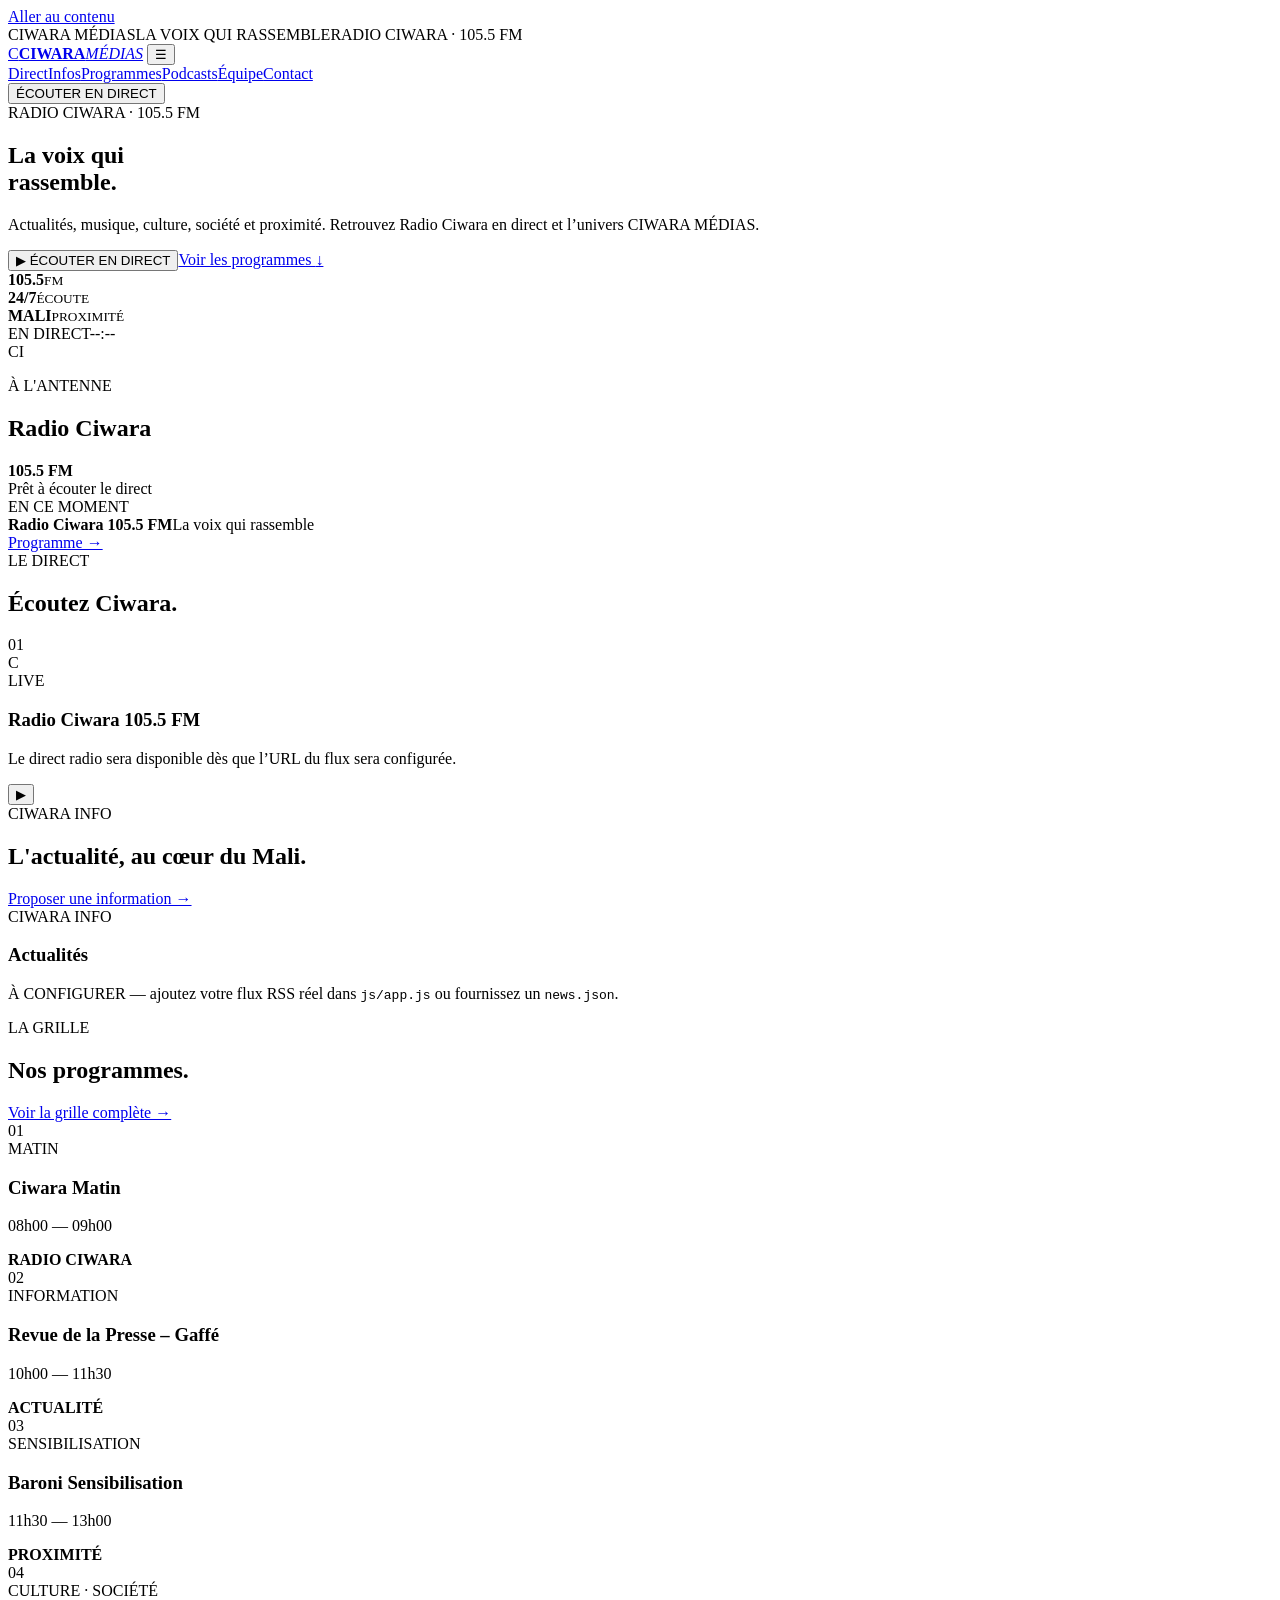
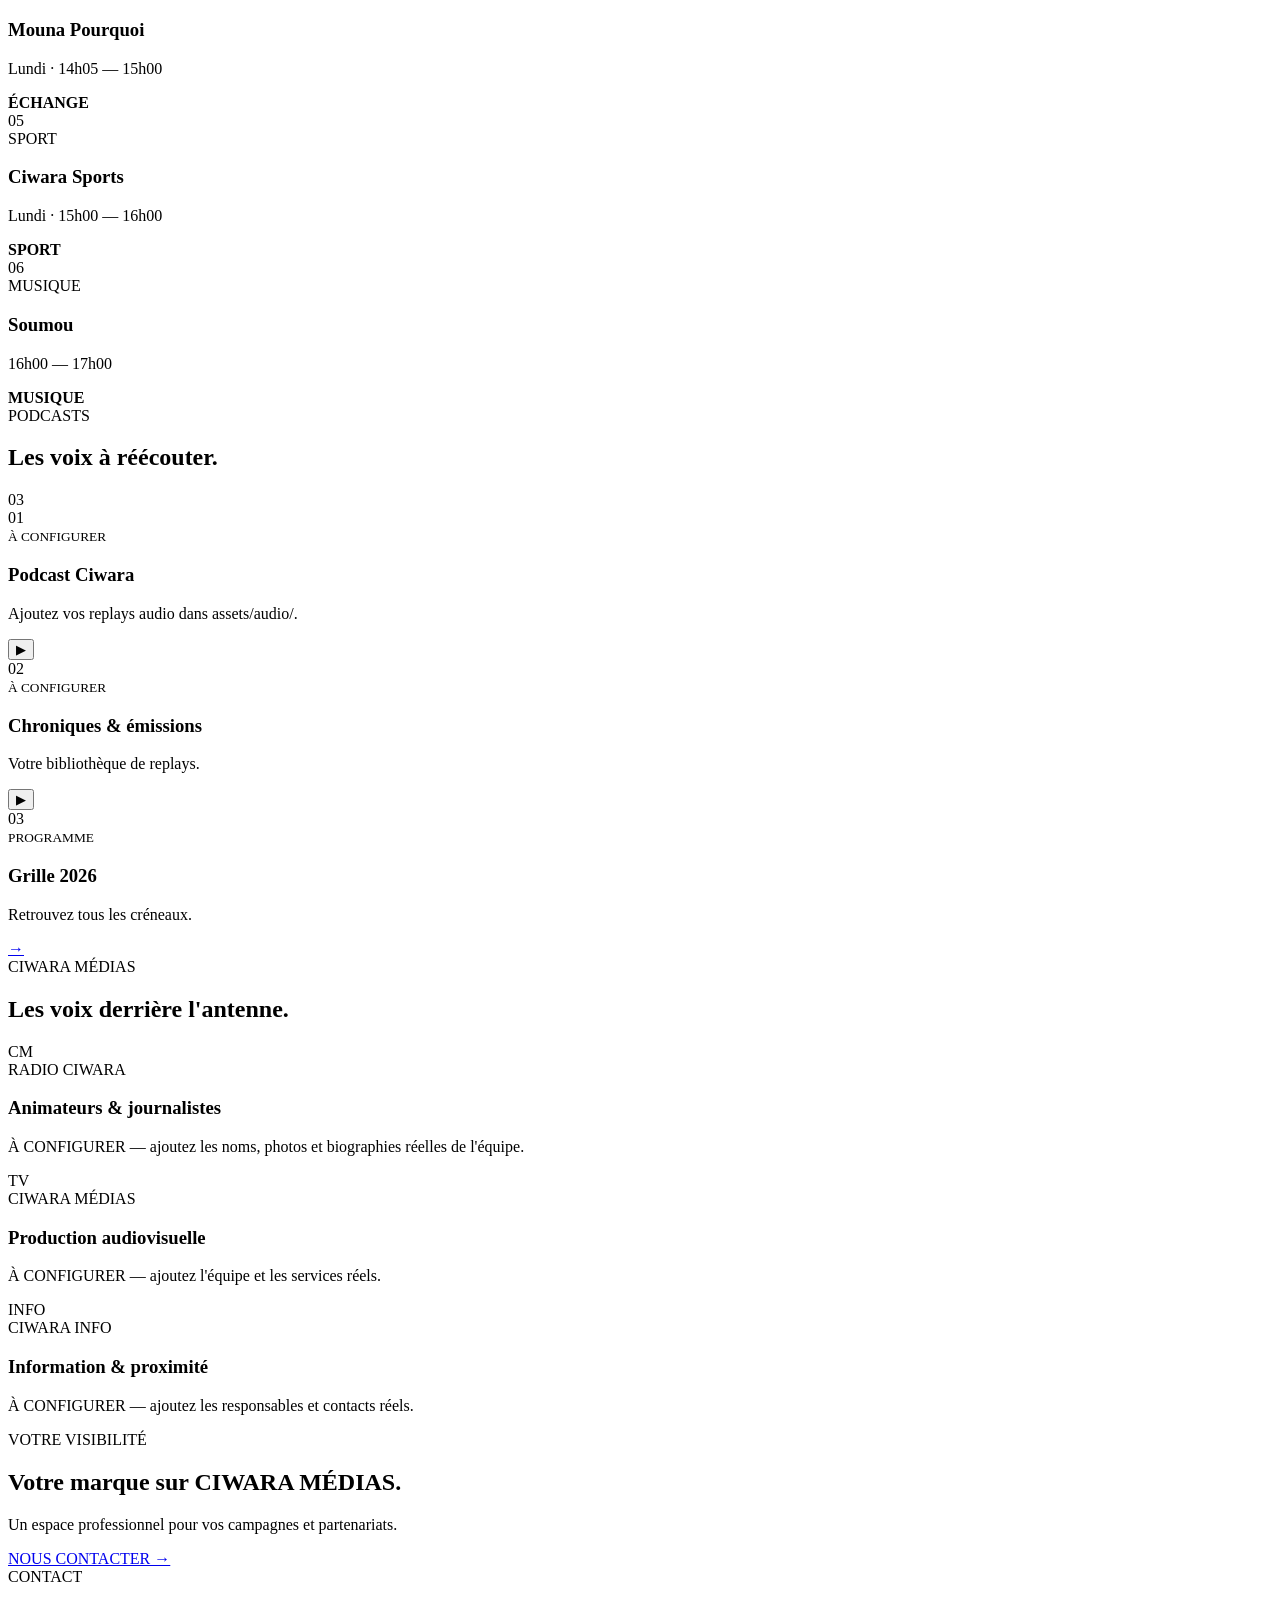
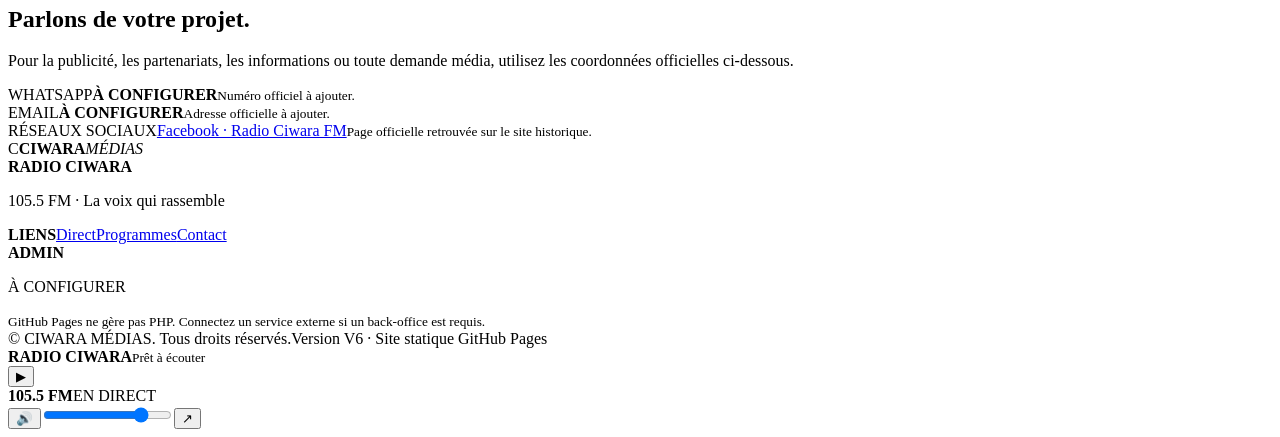
==== index.html @ fa43193e "Création de CIWARA MÉDIAS V6" ====
<!doctype html>
<html lang="fr">
<head>
<meta charset="utf-8">
<meta name="viewport" content="width=device-width,initial-scale=1">
<meta name="theme-color" content="#07131f">
<meta name="description" content="CIWARA MÉDIAS — Radio Ciwara 105.5 FM, actualités, programmes et radio en direct.">
<meta name="robots" content="index,follow">
<meta property="og:type" content="website">
<meta property="og:title" content="CIWARA MÉDIAS | Radio Ciwara 105.5 FM">
<meta property="og:description" content="La voix qui rassemble — Radio Ciwara 105.5 FM, actualités, programmes et direct.">
<meta property="og:url" content="https://ciwara-medias.ml/">
<meta property="og:site_name" content="CIWARA MÉDIAS">
<link rel="canonical" href="https://ciwara-medias.ml/">
<link rel="icon" href="assets/icons/favicon.svg" type="image/svg+xml">
<link rel="stylesheet" href="css/style.css">
<title>CIWARA MÉDIAS | Radio Ciwara 105.5 FM</title>
</head>
<body>
<a class="skip" href="#main">Aller au contenu</a>
<div class="topline"><div class="container"><span>CIWARA MÉDIAS</span><span>LA VOIX QUI RASSEMBLE</span><span>RADIO CIWARA · 105.5 FM</span></div></div>
<header class="site-header" id="header">
  <div class="container nav-wrap">
    <a class="brand" href="#top" aria-label="CIWARA MÉDIAS, accueil"><span class="brand-mark">C</span><span><b>CIWARA</b><em>MÉDIAS</em></span></a>
    <button class="menu-toggle" id="menuToggle" aria-expanded="false" aria-controls="mainNav" aria-label="Ouvrir le menu">☰</button>
    <nav id="mainNav" aria-label="Navigation principale">
      <a href="#direct">Direct</a><a href="#infos">Infos</a><a href="#programmes">Programmes</a><a href="#podcasts">Podcasts</a><a href="#equipe">Équipe</a><a href="#contact">Contact</a>
    </nav>
    <button class="header-live" data-play><span></span> ÉCOUTER EN DIRECT</button>
  </div>
</header>
<main id="main">
<section class="hero" id="top">
  <div class="hero-glow"></div>
  <div class="container hero-grid">
    <div class="hero-copy">
      <div class="eyebrow"><span></span> RADIO CIWARA · 105.5 FM</div>
      <h1>La voix qui<br><strong>rassemble.</strong></h1>
      <p>Actualités, musique, culture, société et proximité. Retrouvez Radio Ciwara en direct et l’univers CIWARA MÉDIAS.</p>
      <div class="hero-actions"><button class="btn-primary" data-play><span class="play-symbol">▶</span> ÉCOUTER EN DIRECT</button><a class="btn-ghost" href="#programmes">Voir les programmes <span>↓</span></a></div>
      <div class="hero-facts"><div><b>105.5</b><small>FM</small></div><div><b>24/7</b><small>ÉCOUTE</small></div><div><b>MALI</b><small>PROXIMITÉ</small></div></div>
    </div>
    <div class="hero-stage" aria-label="Radio Ciwara">
      <div class="stage-orbit orbit-a"></div><div class="stage-orbit orbit-b"></div>
      <div class="stage-card">
        <div class="stage-top"><span class="live-pill"><i></i> EN DIRECT</span><span id="clock">--:--</span></div>
        <div class="station-logo" aria-label="Logo à configurer">C<span>I</span></div>
        <div class="equalizer" id="heroEq" aria-hidden="true"><i></i><i></i><i></i><i></i><i></i><i></i><i></i><i></i><i></i></div>
        <p>À L'ANTENNE</p><h2>Radio Ciwara</h2><strong>105.5 FM</strong>
        <div class="stage-status" id="stageStatus">Prêt à écouter le direct</div>
      </div>
      <div class="malian-stripe"><i></i><i></i><i></i></div>
    </div>
  </div>
</section>
<section class="now-bar"><div class="container now-inner"><span class="now-label"><i></i> EN CE MOMENT</span><div><b id="onAirTitle">Radio Ciwara 105.5 FM</b><span id="onAirTime">La voix qui rassemble</span></div><a href="#programmes">Programme →</a></div></section>
<section class="section" id="direct"><div class="container">
  <div class="section-head"><div><span class="kicker">LE DIRECT</span><h2>Écoutez Ciwara.</h2></div><span class="section-index">01</span></div>
  <div class="player-feature">
    <div class="player-main"><div class="player-ring"><div class="mini-logo">C</div></div><div><span class="live-pill dark"><i></i> LIVE</span><h3>Radio Ciwara 105.5 FM</h3><p id="playerMessage">Le direct radio sera disponible dès que l’URL du flux sera configurée.</p></div></div>
    <button class="circle-play" data-play aria-label="Lire la radio"><span id="mainPlay">▶</span></button>
  </div>
</div></section>
<section class="section section-soft" id="infos"><div class="container">
  <div class="section-head"><div><span class="kicker">CIWARA INFO</span><h2>L'actualité, au cœur du Mali.</h2></div><a class="text-link" href="#contact">Proposer une information →</a></div>
  <div class="news-layout" id="newsGrid"><div class="news-empty"><span>CIWARA INFO</span><h3>Actualités</h3><p>À CONFIGURER — ajoutez votre flux RSS réel dans <code>js/app.js</code> ou fournissez un <code>news.json</code>.</p></div></div>
</div></section>
<section class="section" id="programmes"><div class="container">
  <div class="section-head"><div><span class="kicker">LA GRILLE</span><h2>Nos programmes.</h2></div><a class="text-link" href="programme.html">Voir la grille complète →</a></div>
  <div class="program-grid">
    <article class="program-card featured"><div class="program-number">01</div><span>MATIN</span><h3>Ciwara Matin</h3><p>08h00 — 09h00</p><b>RADIO CIWARA</b></article>
    <article class="program-card"><div class="program-number">02</div><span>INFORMATION</span><h3>Revue de la Presse – Gaffé</h3><p>10h00 — 11h30</p><b>ACTUALITÉ</b></article>
    <article class="program-card"><div class="program-number">03</div><span>SENSIBILISATION</span><h3>Baroni Sensibilisation</h3><p>11h30 — 13h00</p><b>PROXIMITÉ</b></article>
    <article class="program-card"><div class="program-number">04</div><span>CULTURE · SOCIÉTÉ</span><h3>Mouna Pourquoi</h3><p>Lundi · 14h05 — 15h00</p><b>ÉCHANGE</b></article>
    <article class="program-card"><div class="program-number">05</div><span>SPORT</span><h3>Ciwara Sports</h3><p>Lundi · 15h00 — 16h00</p><b>SPORT</b></article>
    <article class="program-card"><div class="program-number">06</div><span>MUSIQUE</span><h3>Soumou</h3><p>16h00 — 17h00</p><b>MUSIQUE</b></article>
  </div>
</div></section>
<section class="section dark-section" id="podcasts"><div class="container">
  <div class="section-head light"><div><span class="kicker">PODCASTS</span><h2>Les voix à réécouter.</h2></div><span class="section-index">03</span></div>
  <div class="podcast-grid"><article><span>01</span><div><small>À CONFIGURER</small><h3>Podcast Ciwara</h3><p>Ajoutez vos replays audio dans assets/audio/.</p></div><button aria-label="Podcast à configurer">▶</button></article><article><span>02</span><div><small>À CONFIGURER</small><h3>Chroniques & émissions</h3><p>Votre bibliothèque de replays.</p></div><button aria-label="Podcast à configurer">▶</button></article><article><span>03</span><div><small>PROGRAMME</small><h3>Grille 2026</h3><p>Retrouvez tous les créneaux.</p></div><a href="programme.html" aria-label="Voir la grille">→</a></article></div>
</div></section>
<section class="section" id="equipe"><div class="container">
  <div class="section-head"><div><span class="kicker">CIWARA MÉDIAS</span><h2>Les voix derrière l'antenne.</h2></div></div>
  <div class="team-grid"><article><div class="avatar-placeholder">CM</div><span>RADIO CIWARA</span><h3>Animateurs & journalistes</h3><p>À CONFIGURER — ajoutez les noms, photos et biographies réelles de l'équipe.</p></article><article><div class="avatar-placeholder">TV</div><span>CIWARA MÉDIAS</span><h3>Production audiovisuelle</h3><p>À CONFIGURER — ajoutez l'équipe et les services réels.</p></article><article><div class="avatar-placeholder">INFO</div><span>CIWARA INFO</span><h3>Information & proximité</h3><p>À CONFIGURER — ajoutez les responsables et contacts réels.</p></article></div>
</div></section>
<section class="cta-section"><div class="container cta-inner"><div><span class="kicker">VOTRE VISIBILITÉ</span><h2>Votre marque sur CIWARA MÉDIAS.</h2><p>Un espace professionnel pour vos campagnes et partenariats.</p></div><a href="#contact" class="btn-primary">NOUS CONTACTER →</a></div></section>
<section class="section contact-section" id="contact"><div class="container contact-grid"><div><span class="kicker">CONTACT</span><h2>Parlons de votre projet.</h2><p>Pour la publicité, les partenariats, les informations ou toute demande média, utilisez les coordonnées officielles ci-dessous.</p></div><div class="contact-cards"><div><span>WHATSAPP</span><b>À CONFIGURER</b><small>Numéro officiel à ajouter.</small></div><div><span>EMAIL</span><b>À CONFIGURER</b><small>Adresse officielle à ajouter.</small></div><div><span>RÉSEAUX SOCIAUX</span><a href="https://www.facebook.com/radiociwarafm/" target="_blank" rel="noopener">Facebook · Radio Ciwara FM</a><small>Page officielle retrouvée sur le site historique.</small></div></div></div></section>
</main>
<footer class="footer"><div class="container footer-top"><div class="brand footer-brand"><span class="brand-mark">C</span><span><b>CIWARA</b><em>MÉDIAS</em></span></div><div><strong>RADIO CIWARA</strong><p>105.5 FM · La voix qui rassemble</p></div><div><strong>LIENS</strong><a href="#direct">Direct</a><a href="#programmes">Programmes</a><a href="#contact">Contact</a></div><div><strong>ADMIN</strong><p>À CONFIGURER</p><small>GitHub Pages ne gère pas PHP. Connectez un service externe si un back-office est requis.</small></div></div><div class="container footer-bottom"><span>© <span id="year"></span> CIWARA MÉDIAS. Tous droits réservés.</span><span>Version V6 · Site statique GitHub Pages</span></div></footer>
<div class="bottom-player" id="bottomPlayer"><div class="player-brand"><span class="pulse"></span><div><b>RADIO CIWARA</b><small id="status">Prêt à écouter</small></div></div><button id="bottomPlay" data-play aria-label="Lecture / pause"><span>▶</span></button><div class="player-track"><b id="bottomTitle">105.5 FM</b><span id="bottomMeta">EN DIRECT</span></div><button id="mute" aria-label="Couper le son">🔊</button><input id="volume" type="range" min="0" max="1" step="0.01" value="0.8" aria-label="Volume"><button id="share" aria-label="Partager">↗</button></div>
<audio id="radioAudio" preload="none"></audio>
<script src="js/app.js" defer></script>
</body></html>
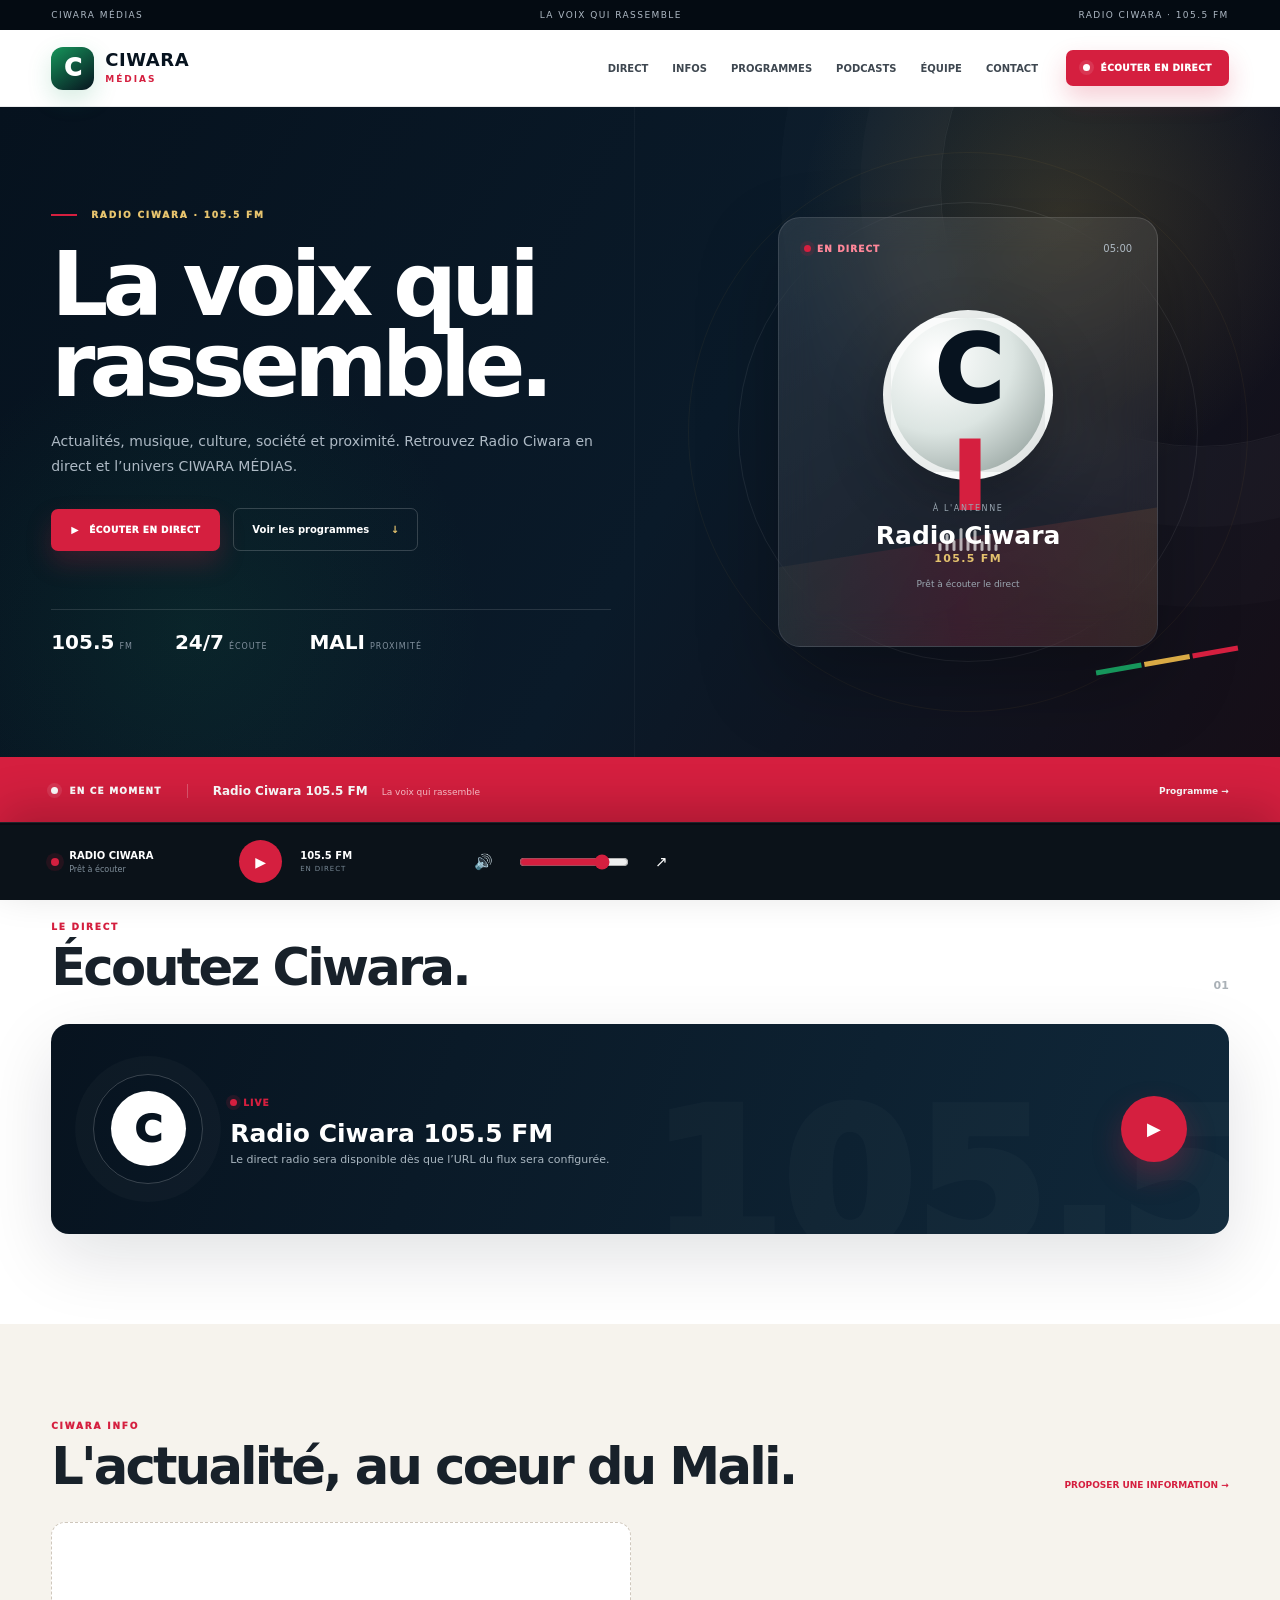
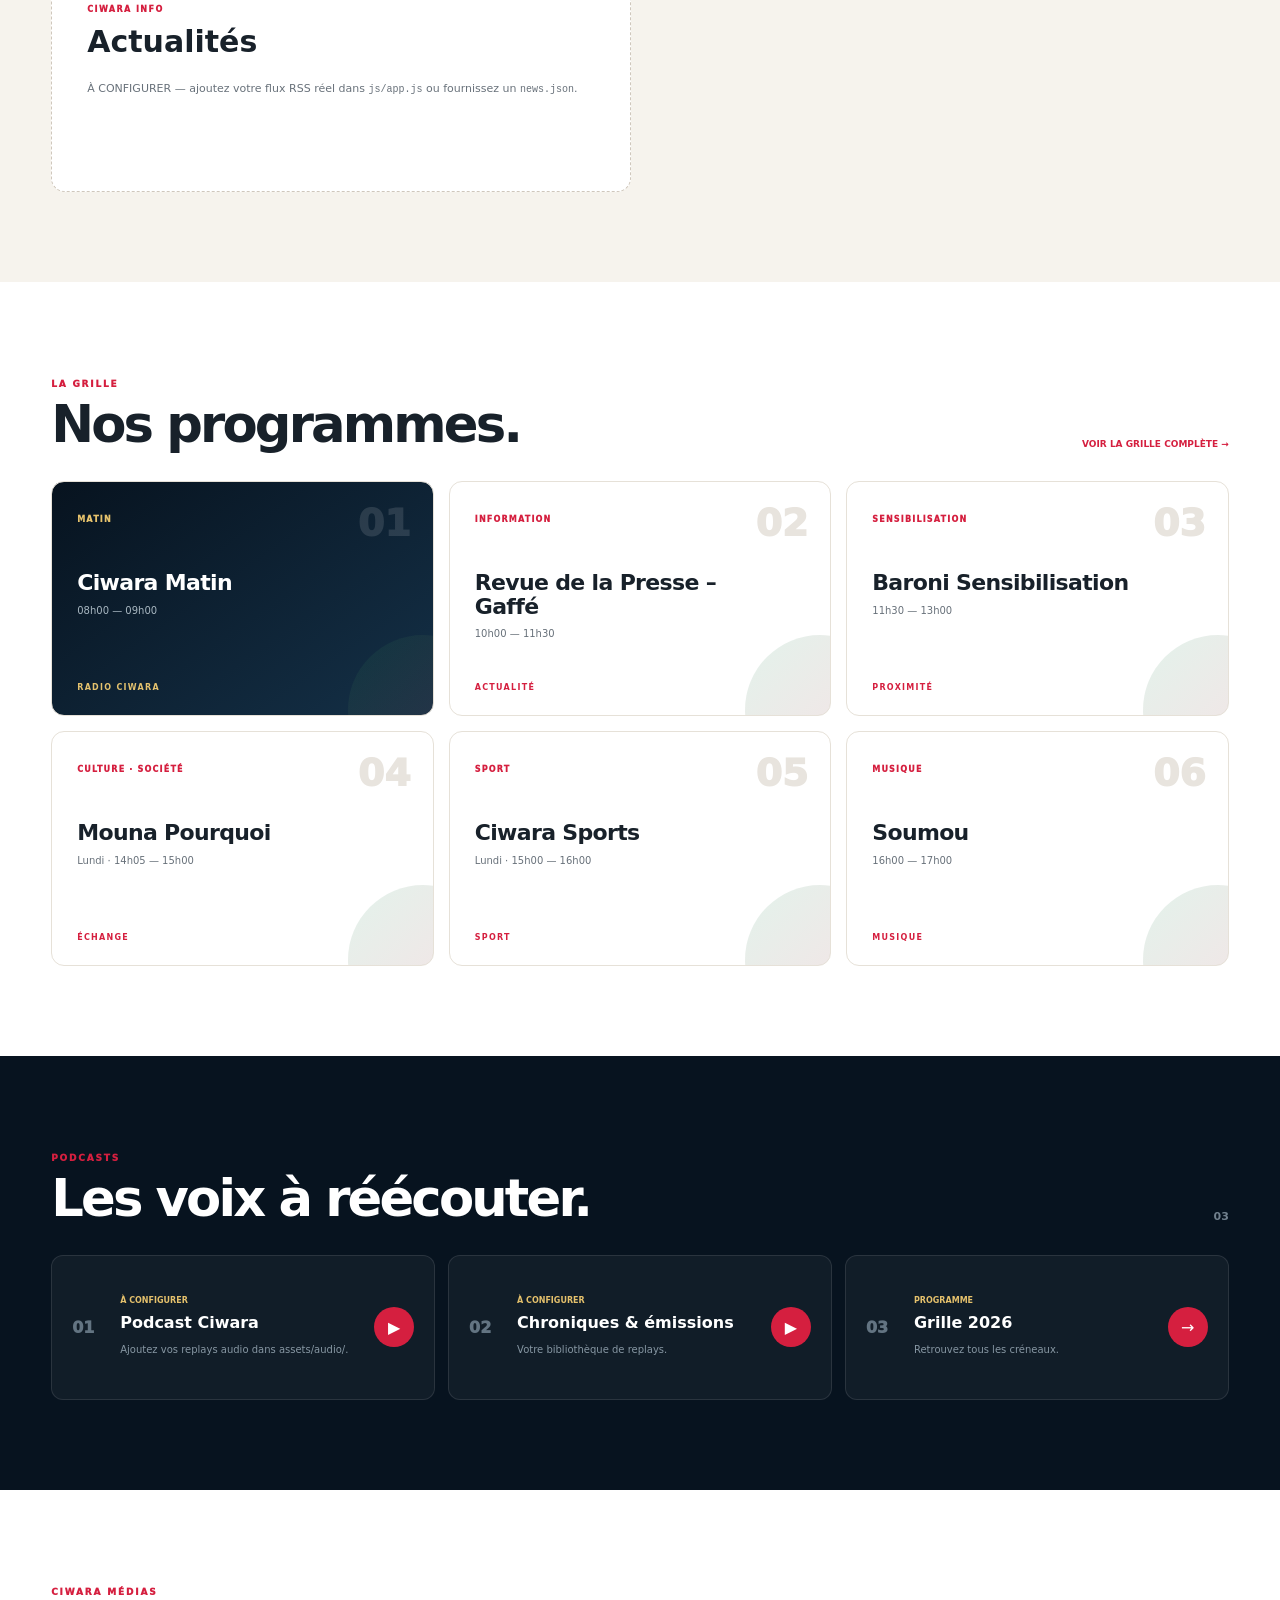
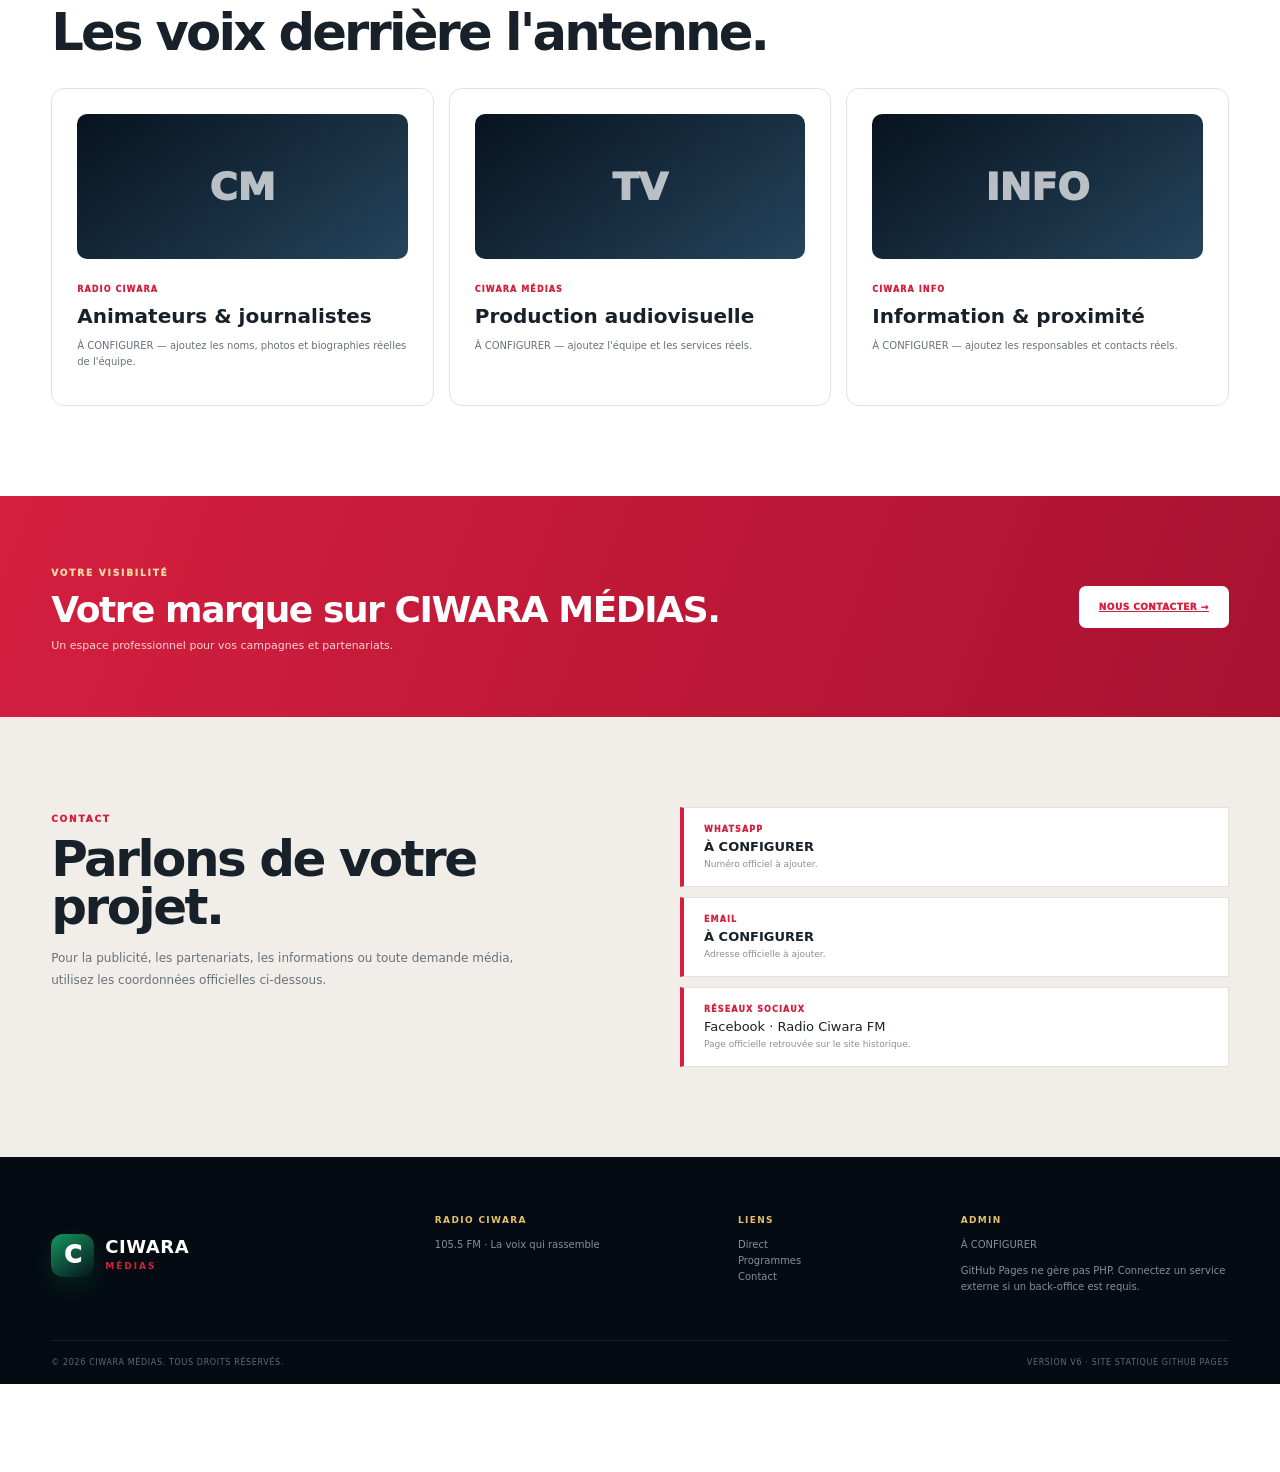
==== commit 5f512eb6: "Refonte premium du HERO V6" ====
--- a/index.html
+++ b/index.html
@@ -14,6 +14,7 @@
 <link rel="canonical" href="https://ciwara-medias.ml/">
 <link rel="icon" href="assets/icons/favicon.svg" type="image/svg+xml">
 <link rel="stylesheet" href="css/style.css">
+<link rel="stylesheet" href="css/hero-v6.css">
 <title>CIWARA MÉDIAS | Radio Ciwara 105.5 FM</title>
 </head>
 <body>
--- a/css/style.css
+++ b/css/style.css
@@ -0,0 +1,2 @@
+:root{--navy:#07131f;--navy2:#0d2131;--red:#d51f3f;--green:#16965b;--gold:#d9aa45;--cream:#f6f3ed;--white:#fff;--text:#18212a;--muted:#68717a;--line:#e6e1d8;--max:1200px;--shadow:0 24px 70px rgba(7,19,31,.12)}*{box-sizing:border-box}html{scroll-behavior:smooth}body{margin:0;font-family:Inter,ui-sans-serif,system-ui,-apple-system,Segoe UI,sans-serif;color:var(--text);background:var(--white);padding-bottom:88px;-webkit-font-smoothing:antialiased}a,button,input{font:inherit}.container{width:min(var(--max),92%);margin:auto}.skip{position:fixed;left:10px;top:-60px;background:#fff;color:#000;padding:10px;z-index:100}.skip:focus{top:10px}.topline{height:30px;background:#040b12;color:#aeb9c4;font-size:9px;letter-spacing:.16em;text-transform:uppercase}.topline .container{height:100%;display:flex;justify-content:space-between;align-items:center}.site-header{position:sticky;top:0;z-index:50;background:rgba(255,255,255,.92);backdrop-filter:blur(18px);border-bottom:1px solid rgba(7,19,31,.08)}.nav-wrap{min-height:76px;display:flex;align-items:center;gap:28px}.brand{display:flex;align-items:center;gap:11px;text-decoration:none;color:var(--navy);min-width:205px}.brand-mark{width:43px;height:43px;border-radius:12px;display:grid;place-items:center;background:linear-gradient(145deg,var(--green),var(--navy));color:#fff;font-weight:950;font-size:24px;box-shadow:0 9px 24px rgba(22,150,91,.18)}.brand b{display:block;font-size:18px;letter-spacing:.03em;line-height:.9}.brand em{display:block;color:var(--red);font-style:normal;font-size:9px;letter-spacing:.22em;font-weight:900;margin-top:6px}.site-header nav{display:flex;gap:24px;margin-left:auto}.site-header nav a{color:#3e4750;text-decoration:none;text-transform:uppercase;font-size:10px;font-weight:850;position:relative;padding:9px 0}.site-header nav a:after{content:"";position:absolute;left:0;right:100%;bottom:2px;height:2px;background:var(--red);transition:.25s}.site-header nav a:hover:after{right:0}.header-live,.btn-primary{border:0;background:var(--red);color:#fff;border-radius:7px;padding:13px 17px;font-size:9px;font-weight:950;letter-spacing:.05em;cursor:pointer;box-shadow:0 12px 26px rgba(213,31,63,.22);transition:.2s}.header-live:hover,.btn-primary:hover{transform:translateY(-2px);box-shadow:0 16px 30px rgba(213,31,63,.3)}.header-live span,.live-pill i,.now-label i{display:inline-block;width:7px;height:7px;border-radius:50%;background:#fff;margin-right:7px;box-shadow:0 0 0 4px rgba(255,255,255,.1)}.menu-toggle{display:none;border:0;background:transparent;font-size:25px;color:var(--navy)}.hero{position:relative;overflow:hidden;background:radial-gradient(circle at 83% 17%,rgba(217,170,69,.19),transparent 22%),radial-gradient(circle at 15% 80%,rgba(22,150,91,.11),transparent 24%),linear-gradient(120deg,#06121e,#0a1a29 54%,#160e17);color:#fff;min-height:650px}.hero:before{content:"";position:absolute;inset:0;background:linear-gradient(90deg,transparent 0 49.5%,rgba(255,255,255,.035) 49.5% 49.6%,transparent 49.6%)}.hero-glow{position:absolute;width:520px;height:520px;border:1px solid rgba(255,255,255,.06);border-radius:50%;right:-180px;top:-180px;box-shadow:0 0 0 80px rgba(255,255,255,.015),0 0 0 160px rgba(255,255,255,.01)}.hero-grid{position:relative;z-index:2;min-height:650px;display:grid;grid-template-columns:1fr .86fr;align-items:center;gap:50px}.eyebrow,.kicker{font-size:9px;letter-spacing:.2em;font-weight:950}.eyebrow{color:#e7c46e}.eyebrow span{display:inline-block;width:26px;height:2px;background:var(--red);vertical-align:middle;margin-right:9px}.hero h1{font-size:clamp(54px,7vw,94px);line-height:.9;letter-spacing:-.065em;margin:24px 0}.hero h1 strong{color:#fff}.hero-copy>p{max-width:570px;color:#aebac5;font-size:14px;line-height:1.75}.hero-actions{display:flex;align-items:center;gap:13px;margin-top:30px}.btn-primary{padding:16px 20px}.play-symbol{margin-right:7px}.btn-ghost{color:#fff;text-decoration:none;border:1px solid rgba(255,255,255,.18);padding:15px 18px;border-radius:7px;font-size:10px;font-weight:850}.btn-ghost span{margin-left:18px;color:#e4c26e}.hero-facts{display:flex;gap:42px;margin-top:58px;padding-top:20px;border-top:1px solid rgba(255,255,255,.12);max-width:560px}.hero-facts div{display:flex;align-items:baseline;gap:5px}.hero-facts b{font-size:20px}.hero-facts small{font-size:8px;color:#81909d;letter-spacing:.12em}.hero-stage{height:510px;position:relative;display:grid;place-items:center}.stage-card{position:relative;width:min(380px,90%);min-height:430px;border:1px solid rgba(255,255,255,.13);background:linear-gradient(145deg,rgba(255,255,255,.1),rgba(255,255,255,.035));backdrop-filter:blur(18px);border-radius:22px;padding:25px;box-shadow:0 35px 80px rgba(0,0,0,.28);overflow:hidden}.stage-card:after{content:"";position:absolute;inset:auto -20% -40% -20%;height:65%;background:linear-gradient(90deg,rgba(22,150,91,.12),rgba(213,31,63,.16),rgba(217,170,69,.12));transform:rotate(-9deg)}.stage-top{display:flex;justify-content:space-between;color:#aeb9c3;font-size:10px}.live-pill{display:inline-flex;align-items:center;color:#ff8799;font-size:9px;font-weight:950;letter-spacing:.12em}.live-pill i{background:var(--red);margin-right:6px;box-shadow:0 0 0 4px rgba(213,31,63,.13)}.live-pill.dark{color:var(--red)}.station-logo{position:relative;z-index:2;width:170px;height:170px;border-radius:50%;margin:56px auto 24px;display:grid;place-items:center;font-size:92px;font-weight:950;background:radial-gradient(circle at 30% 25%,#fff,#dce5e2 48%,#83918d);color:var(--navy);border:8px solid rgba(255,255,255,.7);box-shadow:0 22px 55px rgba(0,0,0,.25)}.station-logo span{color:var(--red)}.stage-card>p{position:relative;z-index:2;font-size:8px;color:#9aa7b2;letter-spacing:.2em;text-align:center;margin:0}.stage-card h2{position:relative;z-index:2;text-align:center;font-size:25px;margin:8px 0 2px}.stage-card>strong{position:relative;z-index:2;display:block;text-align:center;color:#e4c26e;font-size:11px;letter-spacing:.12em}.stage-status{position:relative;z-index:2;text-align:center;color:#9ba8b2;font-size:9px;margin-top:14px}.equalizer{position:absolute;z-index:3;bottom:95px;left:50%;transform:translateX(-50%);display:flex;align-items:end;gap:4px;height:27px}.equalizer i{width:3px;height:8px;background:#fff;border-radius:4px;opacity:.65}.equalizer i:nth-child(2){height:17px}.equalizer i:nth-child(3){height:11px}.equalizer i:nth-child(4){height:23px}.equalizer i:nth-child(5){height:14px}.equalizer i:nth-child(6){height:21px}.equalizer i:nth-child(7){height:10px}.equalizer i:nth-child(8){height:18px}.equalizer i:nth-child(9){height:7px}.playing .equalizer i{animation:eq .8s ease-in-out infinite alternate}.playing .equalizer i:nth-child(2n){animation-delay:.2s}@keyframes eq{to{transform:scaleY(.35)}}.stage-orbit{position:absolute;border-radius:50%;border:1px solid rgba(255,255,255,.08)}.orbit-a{width:460px;height:460px}.orbit-b{width:560px;height:560px;border-color:rgba(217,170,69,.06)}.malian-stripe{position:absolute;right:-10px;bottom:24px;display:flex;gap:3px;transform:rotate(-10deg)}.malian-stripe i{width:46px;height:5px}.malian-stripe i:nth-child(1){background:var(--green)}.malian-stripe i:nth-child(2){background:var(--gold)}.malian-stripe i:nth-child(3){background:var(--red)}.now-bar{background:var(--red);color:#fff}.now-inner{min-height:68px;display:flex;align-items:center;gap:25px}.now-label{font-size:9px;font-weight:950;letter-spacing:.13em;white-space:nowrap}.now-inner>div{border-left:1px solid rgba(255,255,255,.25);padding-left:25px;display:flex;gap:14px;align-items:baseline}.now-inner b{font-size:12px}.now-inner div span{font-size:9px;color:#ffc3cd}.now-inner>a{margin-left:auto;color:#fff;text-decoration:none;font-size:9px;font-weight:900}.section{padding:90px 0}.section-soft{background:var(--cream)}.section-head{display:flex;align-items:end;justify-content:space-between;margin-bottom:32px}.section-head h2{font-size:clamp(34px,4vw,55px);line-height:.95;letter-spacing:-.055em;margin:9px 0 0}.kicker{color:var(--red)}.section-index{font-size:11px;font-weight:900;color:#aab1b7}.text-link{color:var(--red);text-decoration:none;font-size:9px;font-weight:900;text-transform:uppercase}.player-feature{min-height:210px;background:linear-gradient(110deg,var(--navy),#10283a);color:#fff;border-radius:18px;padding:35px 42px;display:flex;align-items:center;justify-content:space-between;box-shadow:var(--shadow);position:relative;overflow:hidden}.player-feature:after{content:"105.5";position:absolute;right:-20px;bottom:-60px;font-size:190px;font-weight:950;color:rgba(255,255,255,.025)}.player-main{display:flex;align-items:center;gap:27px;position:relative;z-index:2}.player-ring{width:110px;height:110px;border-radius:50%;display:grid;place-items:center;border:1px solid rgba(255,255,255,.2);box-shadow:0 0 0 18px rgba(255,255,255,.025)}.mini-logo{width:75px;height:75px;border-radius:50%;display:grid;place-items:center;background:#fff;color:var(--navy);font-size:38px;font-weight:950}.player-main h3{font-size:25px;margin:9px 0 5px}.player-main p{margin:0;color:#a9b6c0;font-size:11px}.circle-play{position:relative;z-index:2;width:66px;height:66px;border-radius:50%;border:0;background:var(--red);color:#fff;cursor:pointer;font-size:18px;box-shadow:0 14px 30px rgba(213,31,63,.28)}.news-layout{display:grid;grid-template-columns:1fr 1fr;gap:18px}.news-empty{min-height:270px;border:1px dashed #cfc7bc;border-radius:14px;padding:35px;background:#fff;display:flex;flex-direction:column;justify-content:center}.news-empty span{font-size:8px;font-weight:950;color:var(--red);letter-spacing:.18em}.news-empty h3{font-size:30px;margin:10px 0}.news-empty p{color:var(--muted);font-size:11px;line-height:1.6}.news-empty code{font-size:10px}.news-card{background:#fff;border:1px solid var(--line);border-radius:13px;overflow:hidden;transition:.2s}.news-card:hover,.program-card:hover,.team-grid article:hover{transform:translateY(-4px);box-shadow:var(--shadow)}.news-card img{width:100%;height:190px;object-fit:cover}.news-card div{padding:18px}.news-card small{color:var(--red);font-weight:900;font-size:8px}.news-card h3{font-size:18px;margin:7px 0}.news-card p{font-size:10px;color:var(--muted)}.program-grid{display:grid;grid-template-columns:repeat(3,1fr);gap:15px}.program-card{position:relative;min-height:235px;padding:25px;background:#fff;border:1px solid var(--line);border-radius:13px;overflow:hidden;transition:.2s}.program-card:after{content:"";position:absolute;width:150px;height:150px;border-radius:50%;right:-65px;bottom:-70px;background:linear-gradient(135deg,rgba(22,150,91,.12),rgba(213,31,63,.14))}.program-card.featured{background:linear-gradient(145deg,var(--navy),#143047);color:#fff}.program-card>span{font-size:8px;font-weight:950;color:var(--red);letter-spacing:.15em}.program-card.featured>span{color:#e6c26c}.program-number{position:absolute;right:22px;top:19px;font-size:38px;font-weight:950;color:#e8e4de}.featured .program-number{color:rgba(255,255,255,.12)}.program-card h3{font-size:22px;line-height:1.08;margin:45px 0 9px;max-width:280px;letter-spacing:-.03em}.program-card p{font-size:10px;color:var(--muted)}.featured p{color:#a8b7c1}.program-card b{position:absolute;bottom:23px;left:25px;font-size:8px;letter-spacing:.16em;color:var(--red)}.featured b{color:#e4c26e}.dark-section{background:var(--navy);color:#fff}.section-head.light h2{color:#fff}.section-head.light .section-index{color:#71808d}.podcast-grid{display:grid;grid-template-columns:repeat(3,1fr);gap:13px}.podcast-grid article{min-height:145px;padding:20px;border:1px solid rgba(255,255,255,.1);border-radius:12px;background:rgba(255,255,255,.045);display:grid;grid-template-columns:35px 1fr 40px;gap:13px;align-items:center}.podcast-grid article>span{font-weight:950;color:#637482}.podcast-grid small{color:#e5c16c;font-size:8px;font-weight:900}.podcast-grid h3{font-size:16px;margin:6px 0}.podcast-grid p{color:#8797a3;font-size:10px;line-height:1.5}.podcast-grid button,.podcast-grid a{width:40px;height:40px;border-radius:50%;display:grid;place-items:center;background:var(--red);border:0;color:#fff;text-decoration:none;cursor:pointer}.team-grid{display:grid;grid-template-columns:repeat(3,1fr);gap:15px}.team-grid article{border:1px solid var(--line);border-radius:13px;padding:25px;background:#fff;transition:.2s}.avatar-placeholder{height:145px;border-radius:10px;background:linear-gradient(145deg,var(--navy),#25445c);display:grid;place-items:center;color:rgba(255,255,255,.7);font-size:38px;font-weight:950;margin-bottom:18px}.team-grid article>span{font-size:8px;font-weight:950;color:var(--red);letter-spacing:.14em}.team-grid h3{font-size:20px;margin:8px 0}.team-grid p{font-size:10px;line-height:1.6;color:var(--muted)}.cta-section{padding:65px 0;background:linear-gradient(110deg,var(--red),#a81230)}.cta-inner{display:flex;align-items:center;justify-content:space-between;gap:30px;color:#fff}.cta-inner .kicker{color:#ffd7a0}.cta-inner h2{font-size:36px;letter-spacing:-.04em;margin:9px 0}.cta-inner p{margin:0;color:#ffd2d8;font-size:11px}.cta-inner .btn-primary{background:#fff;color:var(--red);box-shadow:none}.contact-section{background:#f1eee9}.contact-grid{display:grid;grid-template-columns:1fr 1fr;gap:80px}.contact-grid h2{font-size:50px;line-height:.95;letter-spacing:-.05em;margin:10px 0 17px}.contact-grid>div>p{max-width:480px;color:var(--muted);font-size:12px;line-height:1.8}.contact-cards{display:grid;gap:10px}.contact-cards>div{background:#fff;border:1px solid var(--line);border-left:4px solid var(--red);padding:17px 20px;display:flex;flex-direction:column;gap:5px}.contact-cards span{font-size:8px;font-weight:950;letter-spacing:.14em;color:var(--red)}.contact-cards b,.contact-cards a{font-size:13px;color:var(--text);text-decoration:none}.contact-cards small{font-size:9px;color:#8a9096}.footer{background:#040b12;color:#fff}.footer-top{padding:58px 0 45px;display:grid;grid-template-columns:1.3fr 1fr .7fr 1fr;gap:35px}.footer .brand{color:#fff}.footer strong{display:block;font-size:9px;letter-spacing:.15em;color:#e5c16c;margin-bottom:12px}.footer p,.footer a,.footer small{display:block;color:#81909c;font-size:10px;line-height:1.6;text-decoration:none}.footer-bottom{padding:17px 0;border-top:1px solid rgba(255,255,255,.08);display:flex;justify-content:space-between;color:#5d6b76;font-size:8px;letter-spacing:.08em;text-transform:uppercase}.bottom-player{position:fixed;left:0;right:0;bottom:0;height:78px;background:rgba(4,11,18,.97);color:#fff;z-index:80;display:flex;align-items:center;gap:18px;padding:0 max(4%,calc((100% - var(--max))/2));border-top:1px solid rgba(255,255,255,.1);box-shadow:0 -15px 45px rgba(0,0,0,.2)}.player-brand{display:flex;align-items:center;gap:10px;min-width:170px}.player-brand b{display:block;font-size:10px}.player-brand small{display:block;color:#81909c;font-size:8px;margin-top:4px}.pulse{width:8px;height:8px;border-radius:50%;background:var(--red);box-shadow:0 0 0 5px rgba(213,31,63,.12)}.bottom-player>button{border:0;color:#fff;cursor:pointer}.bottom-player>#bottomPlay{width:43px;height:43px;border-radius:50%;background:var(--red);font-size:14px}.player-track{display:flex;flex-direction:column;gap:4px;min-width:150px}.player-track b{font-size:10px}.player-track span{font-size:7px;letter-spacing:.13em;color:#788895}.bottom-player #mute,.bottom-player #share{background:transparent;font-size:15px}.bottom-player #volume{width:110px;accent-color:var(--red)}@media(max-width:900px){.site-header nav{display:none}.site-header nav.open{position:absolute;top:76px;left:0;right:0;display:flex;flex-direction:column;gap:0;background:#fff;padding:15px 4%;border-bottom:1px solid var(--line)}.site-header nav.open a{padding:12px 0}.menu-toggle{display:block;margin-left:auto}.header-live{display:none}.hero-grid{grid-template-columns:1fr;gap:0;padding-top:60px;padding-bottom:60px}.hero{min-height:auto}.hero-stage{height:500px}.program-grid,.team-grid{grid-template-columns:repeat(2,1fr)}.footer-top{grid-template-columns:1fr 1fr}.contact-grid{gap:35px}.bottom-player{gap:10px}.player-track{display:none}}@media(max-width:620px){.topline .container span:nth-child(2){display:none}.topline{font-size:7px}.brand{min-width:0}.hero h1{font-size:58px}.hero-actions{flex-direction:column;align-items:stretch}.hero-actions .btn-ghost{text-align:center}.hero-facts{gap:20px}.hero-stage{height:420px}.stage-card{min-height:365px}.station-logo{width:135px;height:135px;margin-top:35px}.orbit-b{width:430px;height:430px}.now-inner{gap:12px}.now-inner>div{padding-left:12px}.now-inner div span{display:none}.section{padding:65px 0}.section-head{align-items:flex-start;gap:15px}.section-head h2{font-size:37px}.player-feature{padding:25px;gap:15px}.player-main{gap:15px}.player-ring{width:75px;height:75px}.mini-logo{width:55px;height:55px}.player-main h3{font-size:18px}.player-main p{font-size:9px}.circle-play{width:54px;height:54px}.news-layout,.program-grid,.team-grid,.podcast-grid,.contact-grid{grid-template-columns:1fr}.cta-inner{align-items:flex-start;flex-direction:column}.cta-inner h2{font-size:32px}.footer-top{grid-template-columns:1fr}.footer-bottom{flex-direction:column;gap:7px}.bottom-player{height:70px;padding:0 12px;gap:8px}.player-brand{min-width:auto;flex:1}.bottom-player #volume{width:70px}.bottom-player #share{display:none}}
+@media(prefers-reduced-motion:reduce){html{scroll-behavior:auto}*,*:before,*:after{animation:none!important;transition:none!important}}
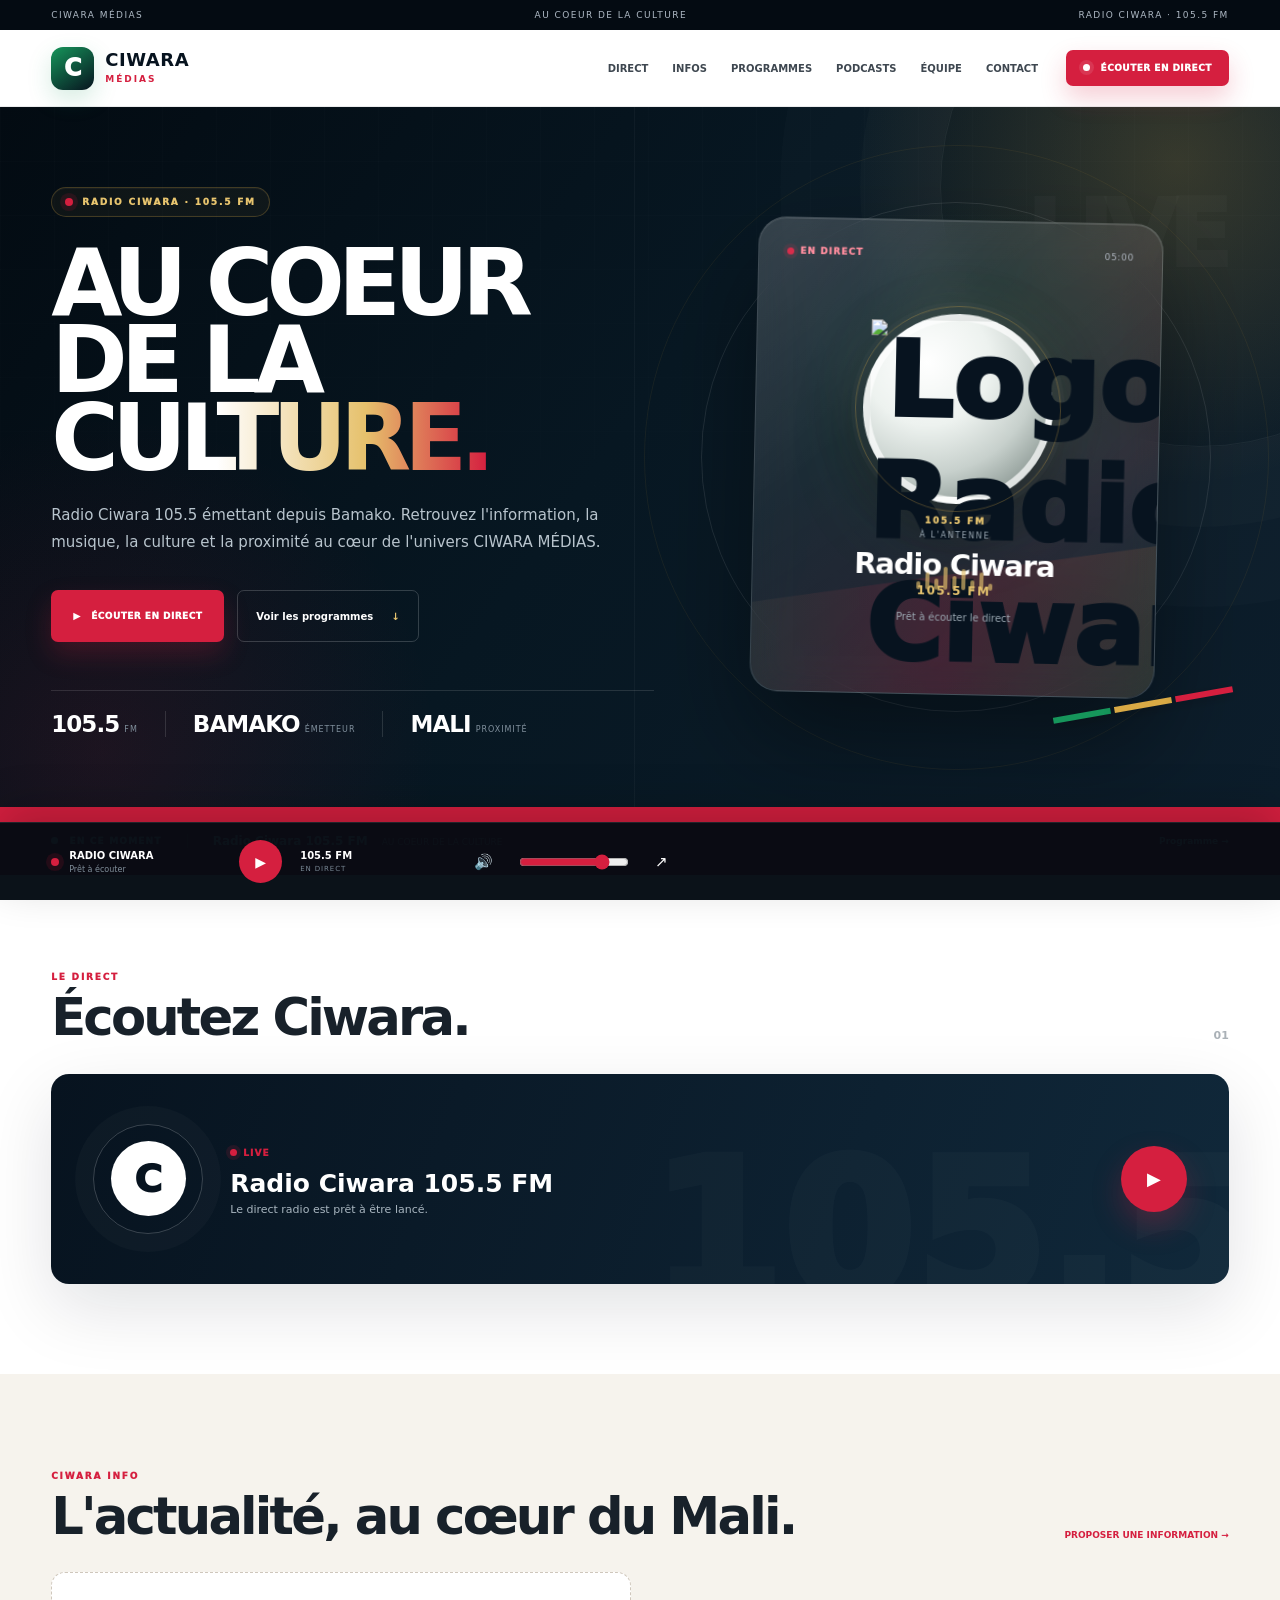
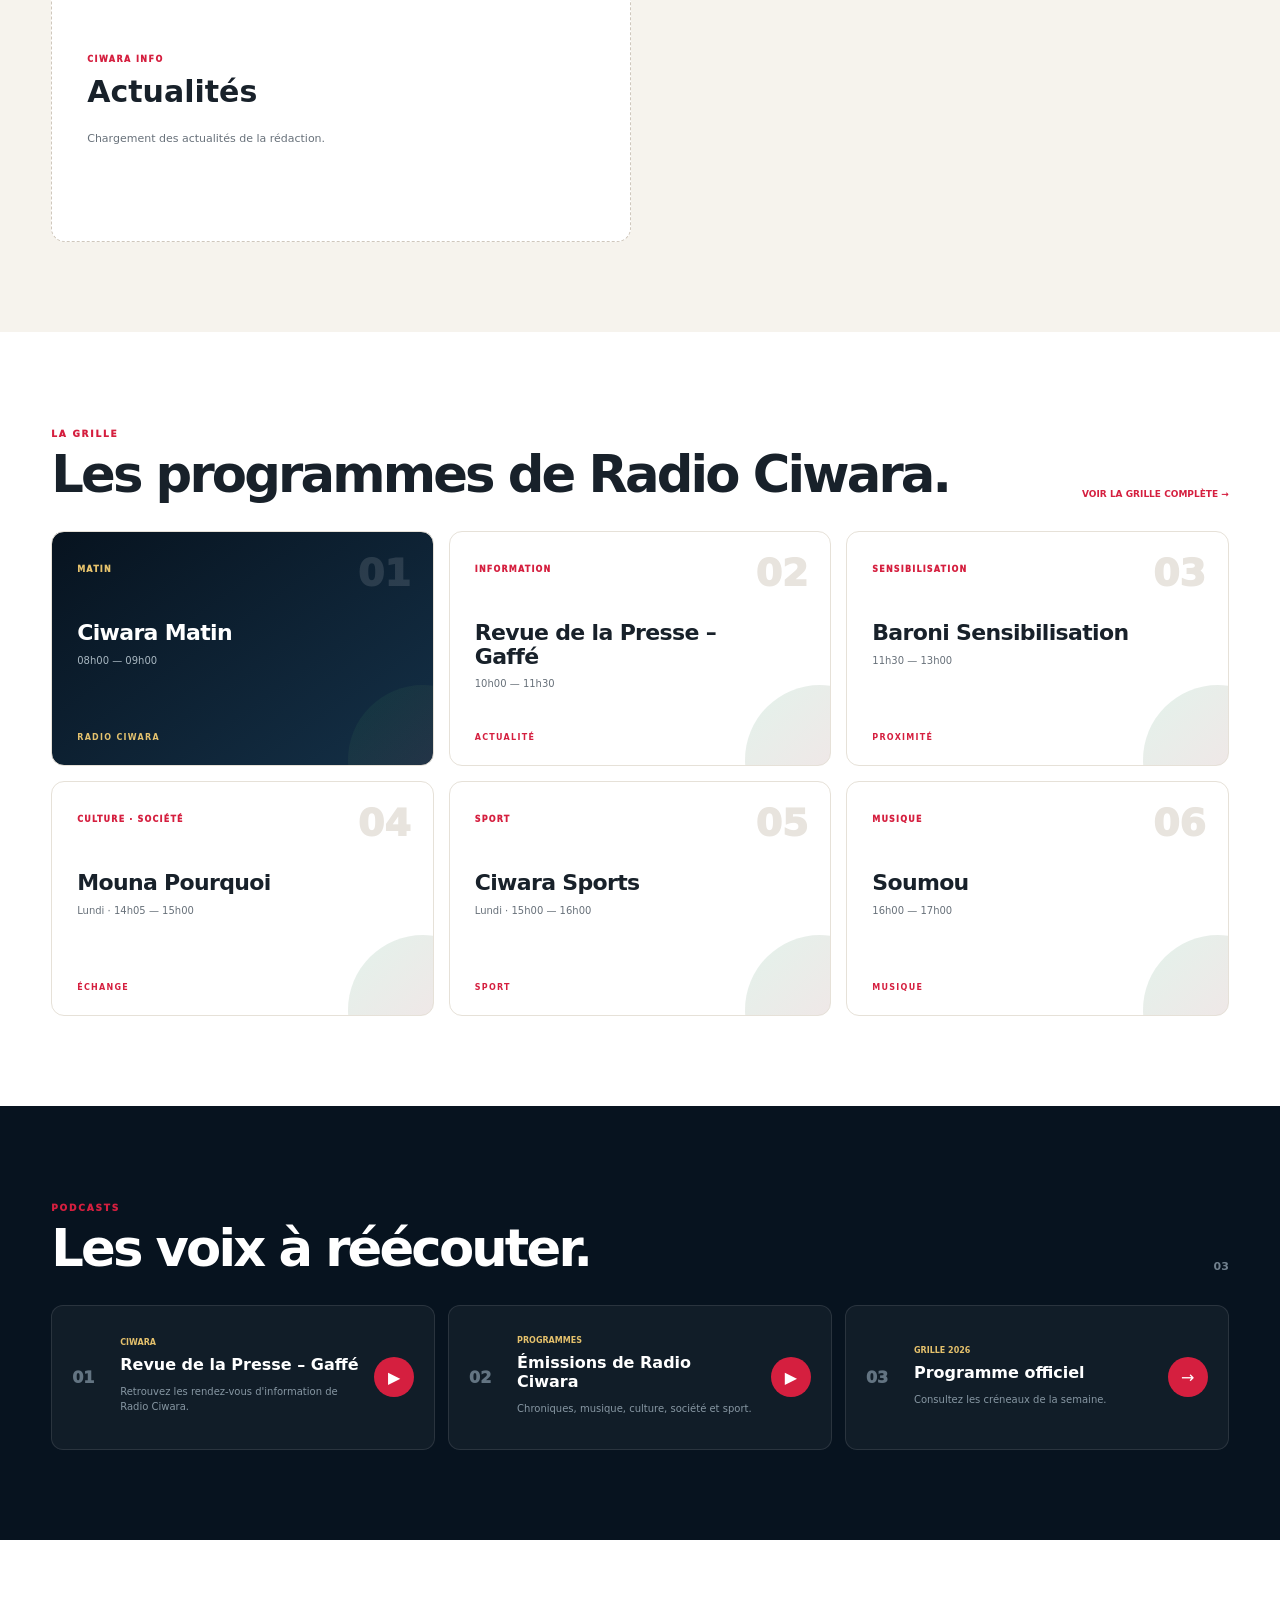
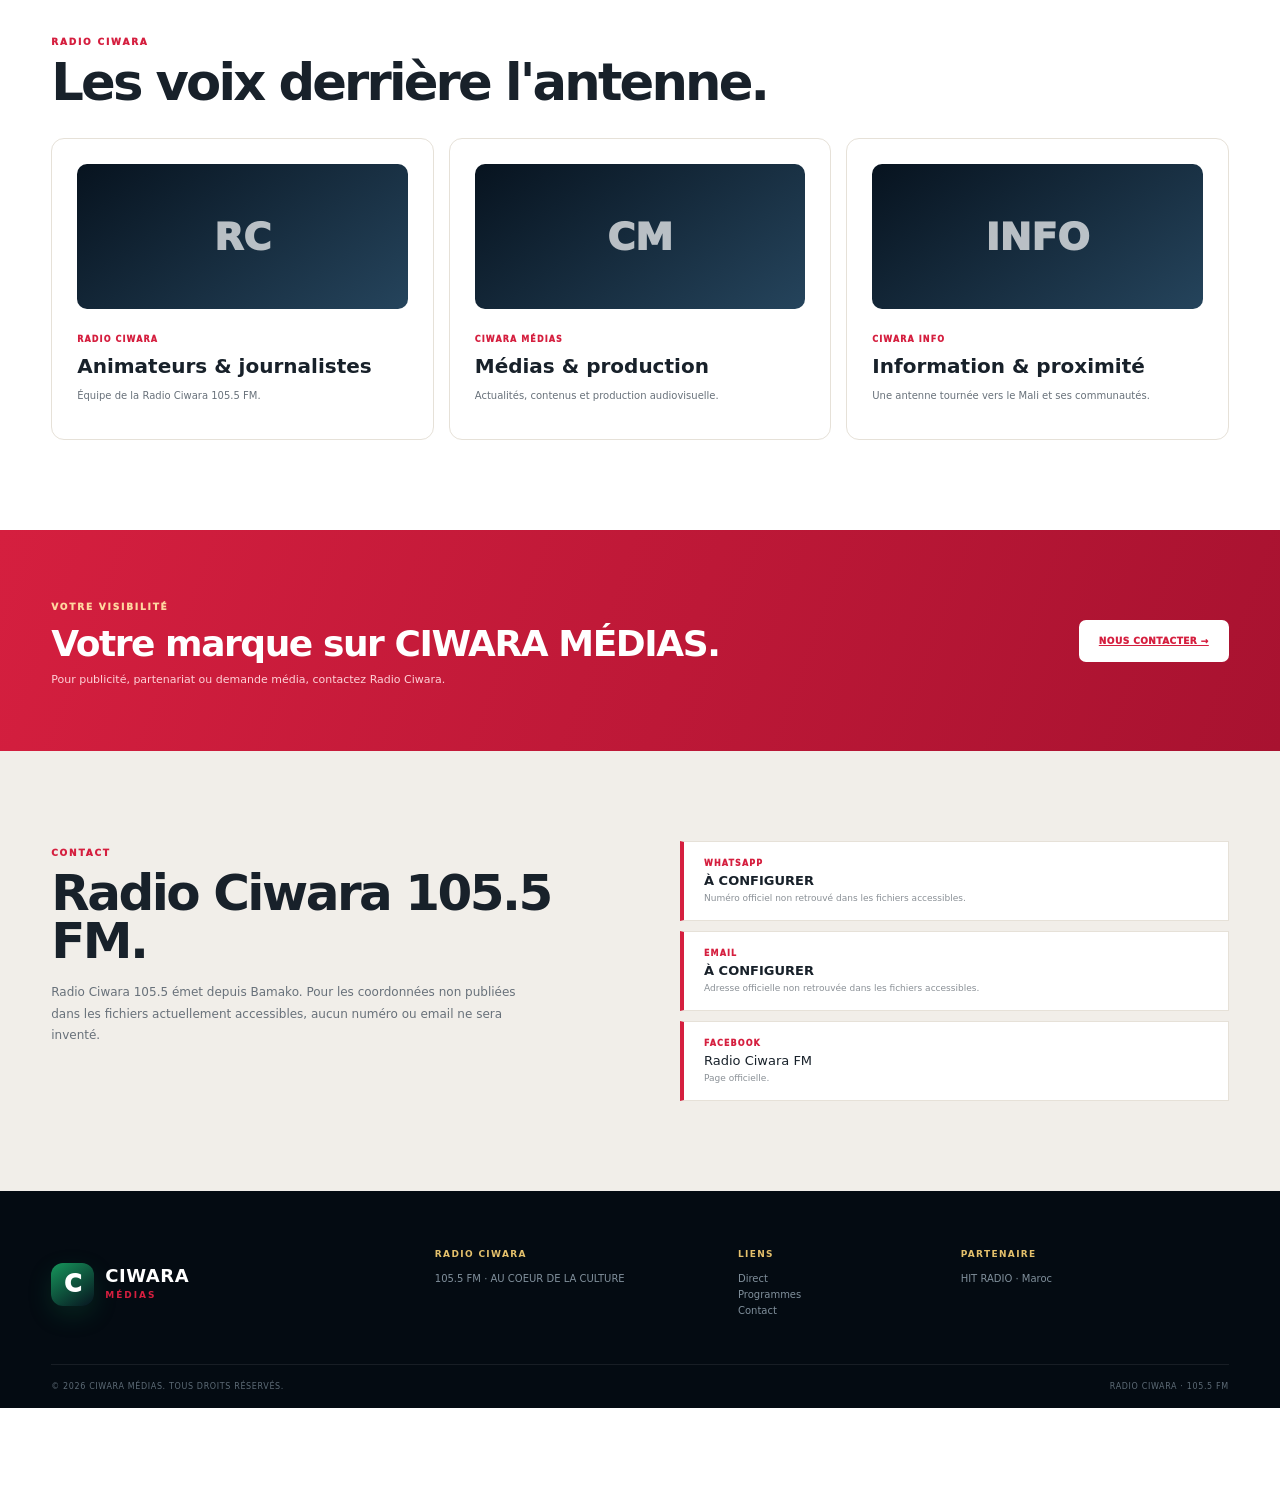
==== commit 9f3dc80c: "Injection des vraies données Radio Ciwara dans le design V6" ====
--- a/index.html
+++ b/index.html
@@ -4,11 +4,11 @@
 <meta charset="utf-8">
 <meta name="viewport" content="width=device-width,initial-scale=1">
 <meta name="theme-color" content="#07131f">
-<meta name="description" content="CIWARA MÉDIAS — Radio Ciwara 105.5 FM, actualités, programmes et radio en direct.">
+<meta name="description" content="Radio Ciwara 105.5 FM — AU COEUR DE LA CULTURE. Actualités, programmes et écoute en direct depuis Bamako.">
 <meta name="robots" content="index,follow">
 <meta property="og:type" content="website">
 <meta property="og:title" content="CIWARA MÉDIAS | Radio Ciwara 105.5 FM">
-<meta property="og:description" content="La voix qui rassemble — Radio Ciwara 105.5 FM, actualités, programmes et direct.">
+<meta property="og:description" content="Radio Ciwara 105.5 FM — AU COEUR DE LA CULTURE.">
 <meta property="og:url" content="https://ciwara-medias.ml/">
 <meta property="og:site_name" content="CIWARA MÉDIAS">
 <link rel="canonical" href="https://ciwara-medias.ml/">
@@ -19,77 +19,35 @@
 </head>
 <body>
 <a class="skip" href="#main">Aller au contenu</a>
-<div class="topline"><div class="container"><span>CIWARA MÉDIAS</span><span>LA VOIX QUI RASSEMBLE</span><span>RADIO CIWARA · 105.5 FM</span></div></div>
-<header class="site-header" id="header">
-  <div class="container nav-wrap">
-    <a class="brand" href="#top" aria-label="CIWARA MÉDIAS, accueil"><span class="brand-mark">C</span><span><b>CIWARA</b><em>MÉDIAS</em></span></a>
-    <button class="menu-toggle" id="menuToggle" aria-expanded="false" aria-controls="mainNav" aria-label="Ouvrir le menu">☰</button>
-    <nav id="mainNav" aria-label="Navigation principale">
-      <a href="#direct">Direct</a><a href="#infos">Infos</a><a href="#programmes">Programmes</a><a href="#podcasts">Podcasts</a><a href="#equipe">Équipe</a><a href="#contact">Contact</a>
-    </nav>
-    <button class="header-live" data-play><span></span> ÉCOUTER EN DIRECT</button>
-  </div>
-</header>
+<div class="topline"><div class="container"><span>CIWARA MÉDIAS</span><span>AU COEUR DE LA CULTURE</span><span>RADIO CIWARA · 105.5 FM</span></div></div>
+<header class="site-header" id="header"><div class="container nav-wrap">
+<a class="brand" href="#top" aria-label="CIWARA MÉDIAS, accueil"><span class="brand-mark">C</span><span><b>CIWARA</b><em>MÉDIAS</em></span></a>
+<button class="menu-toggle" id="menuToggle" aria-expanded="false" aria-controls="mainNav" aria-label="Ouvrir le menu">☰</button>
+<nav id="mainNav" aria-label="Navigation principale"><a href="#direct">Direct</a><a href="#infos">Infos</a><a href="#programmes">Programmes</a><a href="#podcasts">Podcasts</a><a href="#equipe">Équipe</a><a href="#contact">Contact</a></nav>
+<button class="header-live" data-play><span></span> ÉCOUTER EN DIRECT</button>
+</div></header>
 <main id="main">
-<section class="hero" id="top">
-  <div class="hero-glow"></div>
-  <div class="container hero-grid">
-    <div class="hero-copy">
-      <div class="eyebrow"><span></span> RADIO CIWARA · 105.5 FM</div>
-      <h1>La voix qui<br><strong>rassemble.</strong></h1>
-      <p>Actualités, musique, culture, société et proximité. Retrouvez Radio Ciwara en direct et l’univers CIWARA MÉDIAS.</p>
-      <div class="hero-actions"><button class="btn-primary" data-play><span class="play-symbol">▶</span> ÉCOUTER EN DIRECT</button><a class="btn-ghost" href="#programmes">Voir les programmes <span>↓</span></a></div>
-      <div class="hero-facts"><div><b>105.5</b><small>FM</small></div><div><b>24/7</b><small>ÉCOUTE</small></div><div><b>MALI</b><small>PROXIMITÉ</small></div></div>
-    </div>
-    <div class="hero-stage" aria-label="Radio Ciwara">
-      <div class="stage-orbit orbit-a"></div><div class="stage-orbit orbit-b"></div>
-      <div class="stage-card">
-        <div class="stage-top"><span class="live-pill"><i></i> EN DIRECT</span><span id="clock">--:--</span></div>
-        <div class="station-logo" aria-label="Logo à configurer">C<span>I</span></div>
-        <div class="equalizer" id="heroEq" aria-hidden="true"><i></i><i></i><i></i><i></i><i></i><i></i><i></i><i></i><i></i></div>
-        <p>À L'ANTENNE</p><h2>Radio Ciwara</h2><strong>105.5 FM</strong>
-        <div class="stage-status" id="stageStatus">Prêt à écouter le direct</div>
-      </div>
-      <div class="malian-stripe"><i></i><i></i><i></i></div>
-    </div>
-  </div>
-</section>
-<section class="now-bar"><div class="container now-inner"><span class="now-label"><i></i> EN CE MOMENT</span><div><b id="onAirTitle">Radio Ciwara 105.5 FM</b><span id="onAirTime">La voix qui rassemble</span></div><a href="#programmes">Programme →</a></div></section>
-<section class="section" id="direct"><div class="container">
-  <div class="section-head"><div><span class="kicker">LE DIRECT</span><h2>Écoutez Ciwara.</h2></div><span class="section-index">01</span></div>
-  <div class="player-feature">
-    <div class="player-main"><div class="player-ring"><div class="mini-logo">C</div></div><div><span class="live-pill dark"><i></i> LIVE</span><h3>Radio Ciwara 105.5 FM</h3><p id="playerMessage">Le direct radio sera disponible dès que l’URL du flux sera configurée.</p></div></div>
-    <button class="circle-play" data-play aria-label="Lire la radio"><span id="mainPlay">▶</span></button>
-  </div>
+<section class="hero" id="top"><div class="hero-glow"></div><div class="container hero-grid">
+<div class="hero-copy"><div class="eyebrow"><span></span> RADIO CIWARA · 105.5 FM</div><h1>AU COEUR DE LA<br><strong>CULTURE.</strong></h1><p>Radio Ciwara 105.5 émettant depuis Bamako. Retrouvez l'information, la musique, la culture et la proximité au cœur de l'univers CIWARA MÉDIAS.</p><div class="hero-actions"><button class="btn-primary" data-play><span class="play-symbol">▶</span> ÉCOUTER EN DIRECT</button><a class="btn-ghost" href="#programmes">Voir les programmes <span>↓</span></a></div><div class="hero-facts"><div><b>105.5</b><small>FM</small></div><div><b>BAMAKO</b><small>ÉMETTEUR</small></div><div><b>MALI</b><small>PROXIMITÉ</small></div></div></div>
+<div class="hero-stage" aria-label="Radio Ciwara 105.5 FM"><div class="stage-orbit orbit-a"></div><div class="stage-orbit orbit-b"></div><div class="stage-card"><div class="stage-top"><span class="live-pill"><i></i> EN DIRECT</span><span id="clock">--:--</span></div><div class="station-logo" aria-label="Radio Ciwara"><img src="https://raw.githubusercontent.com/cmbenkouma-alt/Radio-Ciwara-/main/logo.jpg" alt="Logo Radio Ciwara 105.5 FM"></div><div class="equalizer" id="heroEq" aria-hidden="true"><i></i><i></i><i></i><i></i><i></i><i></i><i></i><i></i><i></i></div><p>À L'ANTENNE</p><h2>Radio Ciwara</h2><strong>105.5 FM</strong><div class="stage-status" id="stageStatus">Prêt à écouter le direct</div></div><div class="malian-stripe"><i></i><i></i><i></i></div></div>
 </div></section>
-<section class="section section-soft" id="infos"><div class="container">
-  <div class="section-head"><div><span class="kicker">CIWARA INFO</span><h2>L'actualité, au cœur du Mali.</h2></div><a class="text-link" href="#contact">Proposer une information →</a></div>
-  <div class="news-layout" id="newsGrid"><div class="news-empty"><span>CIWARA INFO</span><h3>Actualités</h3><p>À CONFIGURER — ajoutez votre flux RSS réel dans <code>js/app.js</code> ou fournissez un <code>news.json</code>.</p></div></div>
-</div></section>
-<section class="section" id="programmes"><div class="container">
-  <div class="section-head"><div><span class="kicker">LA GRILLE</span><h2>Nos programmes.</h2></div><a class="text-link" href="programme.html">Voir la grille complète →</a></div>
-  <div class="program-grid">
-    <article class="program-card featured"><div class="program-number">01</div><span>MATIN</span><h3>Ciwara Matin</h3><p>08h00 — 09h00</p><b>RADIO CIWARA</b></article>
-    <article class="program-card"><div class="program-number">02</div><span>INFORMATION</span><h3>Revue de la Presse – Gaffé</h3><p>10h00 — 11h30</p><b>ACTUALITÉ</b></article>
-    <article class="program-card"><div class="program-number">03</div><span>SENSIBILISATION</span><h3>Baroni Sensibilisation</h3><p>11h30 — 13h00</p><b>PROXIMITÉ</b></article>
-    <article class="program-card"><div class="program-number">04</div><span>CULTURE · SOCIÉTÉ</span><h3>Mouna Pourquoi</h3><p>Lundi · 14h05 — 15h00</p><b>ÉCHANGE</b></article>
-    <article class="program-card"><div class="program-number">05</div><span>SPORT</span><h3>Ciwara Sports</h3><p>Lundi · 15h00 — 16h00</p><b>SPORT</b></article>
-    <article class="program-card"><div class="program-number">06</div><span>MUSIQUE</span><h3>Soumou</h3><p>16h00 — 17h00</p><b>MUSIQUE</b></article>
-  </div>
-</div></section>
-<section class="section dark-section" id="podcasts"><div class="container">
-  <div class="section-head light"><div><span class="kicker">PODCASTS</span><h2>Les voix à réécouter.</h2></div><span class="section-index">03</span></div>
-  <div class="podcast-grid"><article><span>01</span><div><small>À CONFIGURER</small><h3>Podcast Ciwara</h3><p>Ajoutez vos replays audio dans assets/audio/.</p></div><button aria-label="Podcast à configurer">▶</button></article><article><span>02</span><div><small>À CONFIGURER</small><h3>Chroniques & émissions</h3><p>Votre bibliothèque de replays.</p></div><button aria-label="Podcast à configurer">▶</button></article><article><span>03</span><div><small>PROGRAMME</small><h3>Grille 2026</h3><p>Retrouvez tous les créneaux.</p></div><a href="programme.html" aria-label="Voir la grille">→</a></article></div>
-</div></section>
-<section class="section" id="equipe"><div class="container">
-  <div class="section-head"><div><span class="kicker">CIWARA MÉDIAS</span><h2>Les voix derrière l'antenne.</h2></div></div>
-  <div class="team-grid"><article><div class="avatar-placeholder">CM</div><span>RADIO CIWARA</span><h3>Animateurs & journalistes</h3><p>À CONFIGURER — ajoutez les noms, photos et biographies réelles de l'équipe.</p></article><article><div class="avatar-placeholder">TV</div><span>CIWARA MÉDIAS</span><h3>Production audiovisuelle</h3><p>À CONFIGURER — ajoutez l'équipe et les services réels.</p></article><article><div class="avatar-placeholder">INFO</div><span>CIWARA INFO</span><h3>Information & proximité</h3><p>À CONFIGURER — ajoutez les responsables et contacts réels.</p></article></div>
-</div></section>
-<section class="cta-section"><div class="container cta-inner"><div><span class="kicker">VOTRE VISIBILITÉ</span><h2>Votre marque sur CIWARA MÉDIAS.</h2><p>Un espace professionnel pour vos campagnes et partenariats.</p></div><a href="#contact" class="btn-primary">NOUS CONTACTER →</a></div></section>
-<section class="section contact-section" id="contact"><div class="container contact-grid"><div><span class="kicker">CONTACT</span><h2>Parlons de votre projet.</h2><p>Pour la publicité, les partenariats, les informations ou toute demande média, utilisez les coordonnées officielles ci-dessous.</p></div><div class="contact-cards"><div><span>WHATSAPP</span><b>À CONFIGURER</b><small>Numéro officiel à ajouter.</small></div><div><span>EMAIL</span><b>À CONFIGURER</b><small>Adresse officielle à ajouter.</small></div><div><span>RÉSEAUX SOCIAUX</span><a href="https://www.facebook.com/radiociwarafm/" target="_blank" rel="noopener">Facebook · Radio Ciwara FM</a><small>Page officielle retrouvée sur le site historique.</small></div></div></div></section>
+<section class="now-bar"><div class="container now-inner"><span class="now-label"><i></i> EN CE MOMENT</span><div><b id="onAirTitle">Radio Ciwara 105.5 FM</b><span id="onAirTime">AU COEUR DE LA CULTURE</span></div><a href="#programmes">Programme →</a></div></section>
+<section class="section" id="direct"><div class="container"><div class="section-head"><div><span class="kicker">LE DIRECT</span><h2>Écoutez Ciwara.</h2></div><span class="section-index">01</span></div><div class="player-feature"><div class="player-main"><div class="player-ring"><div class="mini-logo">C</div></div><div><span class="live-pill dark"><i></i> LIVE</span><h3>Radio Ciwara 105.5 FM</h3><p id="playerMessage">Le direct radio est prêt à être lancé.</p></div></div><button class="circle-play" data-play aria-label="Lire la radio"><span id="mainPlay">▶</span></button></div></div></section>
+<section class="section section-soft" id="infos"><div class="container"><div class="section-head"><div><span class="kicker">CIWARA INFO</span><h2>L'actualité, au cœur du Mali.</h2></div><a class="text-link" href="#contact">Proposer une information →</a></div><div class="news-layout" id="newsGrid"><div class="news-empty"><span>CIWARA INFO</span><h3>Actualités</h3><p>Chargement des actualités de la rédaction.</p></div></div></div></section>
+<section class="section" id="programmes"><div class="container"><div class="section-head"><div><span class="kicker">LA GRILLE</span><h2>Les programmes de Radio Ciwara.</h2></div><a class="text-link" href="programme.html">Voir la grille complète →</a></div><div class="program-grid">
+<article class="program-card featured"><div class="program-number">01</div><span>MATIN</span><h3>Ciwara Matin</h3><p>08h00 — 09h00</p><b>RADIO CIWARA</b></article>
+<article class="program-card"><div class="program-number">02</div><span>INFORMATION</span><h3>Revue de la Presse – Gaffé</h3><p>10h00 — 11h30</p><b>ACTUALITÉ</b></article>
+<article class="program-card"><div class="program-number">03</div><span>SENSIBILISATION</span><h3>Baroni Sensibilisation</h3><p>11h30 — 13h00</p><b>PROXIMITÉ</b></article>
+<article class="program-card"><div class="program-number">04</div><span>CULTURE · SOCIÉTÉ</span><h3>Mouna Pourquoi</h3><p>Lundi · 14h05 — 15h00</p><b>ÉCHANGE</b></article>
+<article class="program-card"><div class="program-number">05</div><span>SPORT</span><h3>Ciwara Sports</h3><p>Lundi · 15h00 — 16h00</p><b>SPORT</b></article>
+<article class="program-card"><div class="program-number">06</div><span>MUSIQUE</span><h3>Soumou</h3><p>16h00 — 17h00</p><b>MUSIQUE</b></article>
+</div></div></section>
+<section class="section dark-section" id="podcasts"><div class="container"><div class="section-head light"><div><span class="kicker">PODCASTS</span><h2>Les voix à réécouter.</h2></div><span class="section-index">03</span></div><div class="podcast-grid"><article><span>01</span><div><small>CIWARA</small><h3>Revue de la Presse – Gaffé</h3><p>Retrouvez les rendez-vous d'information de Radio Ciwara.</p></div><button aria-label="Podcast">▶</button></article><article><span>02</span><div><small>PROGRAMMES</small><h3>Émissions de Radio Ciwara</h3><p>Chroniques, musique, culture, société et sport.</p></div><button aria-label="Podcast">▶</button></article><article><span>03</span><div><small>GRILLE 2026</small><h3>Programme officiel</h3><p>Consultez les créneaux de la semaine.</p></div><a href="programme.html" aria-label="Voir la grille">→</a></article></div></div></section>
+<section class="section" id="equipe"><div class="container"><div class="section-head"><div><span class="kicker">RADIO CIWARA</span><h2>Les voix derrière l'antenne.</h2></div></div><div class="team-grid"><article><div class="avatar-placeholder">RC</div><span>RADIO CIWARA</span><h3>Animateurs & journalistes</h3><p>Équipe de la Radio Ciwara 105.5 FM.</p></article><article><div class="avatar-placeholder">CM</div><span>CIWARA MÉDIAS</span><h3>Médias & production</h3><p>Actualités, contenus et production audiovisuelle.</p></article><article><div class="avatar-placeholder">INFO</div><span>CIWARA INFO</span><h3>Information & proximité</h3><p>Une antenne tournée vers le Mali et ses communautés.</p></article></div></div></section>
+<section class="cta-section"><div class="container cta-inner"><div><span class="kicker">VOTRE VISIBILITÉ</span><h2>Votre marque sur CIWARA MÉDIAS.</h2><p>Pour publicité, partenariat ou demande média, contactez Radio Ciwara.</p></div><a href="#contact" class="btn-primary">NOUS CONTACTER →</a></div></section>
+<section class="section contact-section" id="contact"><div class="container contact-grid"><div><span class="kicker">CONTACT</span><h2>Radio Ciwara 105.5 FM.</h2><p>Radio Ciwara 105.5 émet depuis Bamako. Pour les coordonnées non publiées dans les fichiers actuellement accessibles, aucun numéro ou email ne sera inventé.</p></div><div class="contact-cards"><div><span>WHATSAPP</span><b>À CONFIGURER</b><small>Numéro officiel non retrouvé dans les fichiers accessibles.</small></div><div><span>EMAIL</span><b>À CONFIGURER</b><small>Adresse officielle non retrouvée dans les fichiers accessibles.</small></div><div><span>FACEBOOK</span><a href="https://www.facebook.com/radiociwarafm/" target="_blank" rel="noopener">Radio Ciwara FM</a><small>Page officielle.</small></div></div></div></section>
 </main>
-<footer class="footer"><div class="container footer-top"><div class="brand footer-brand"><span class="brand-mark">C</span><span><b>CIWARA</b><em>MÉDIAS</em></span></div><div><strong>RADIO CIWARA</strong><p>105.5 FM · La voix qui rassemble</p></div><div><strong>LIENS</strong><a href="#direct">Direct</a><a href="#programmes">Programmes</a><a href="#contact">Contact</a></div><div><strong>ADMIN</strong><p>À CONFIGURER</p><small>GitHub Pages ne gère pas PHP. Connectez un service externe si un back-office est requis.</small></div></div><div class="container footer-bottom"><span>© <span id="year"></span> CIWARA MÉDIAS. Tous droits réservés.</span><span>Version V6 · Site statique GitHub Pages</span></div></footer>
+<footer class="footer"><div class="container footer-top"><div class="brand footer-brand"><span class="brand-mark">C</span><span><b>CIWARA</b><em>MÉDIAS</em></span></div><div><strong>RADIO CIWARA</strong><p>105.5 FM · AU COEUR DE LA CULTURE</p></div><div><strong>LIENS</strong><a href="#direct">Direct</a><a href="#programmes">Programmes</a><a href="#contact">Contact</a></div><div><strong>PARTENAIRE</strong><p>HIT RADIO · Maroc</p></div></div><div class="container footer-bottom"><span>© <span id="year"></span> CIWARA MÉDIAS. Tous droits réservés.</span><span>Radio Ciwara · 105.5 FM</span></div></footer>
 <div class="bottom-player" id="bottomPlayer"><div class="player-brand"><span class="pulse"></span><div><b>RADIO CIWARA</b><small id="status">Prêt à écouter</small></div></div><button id="bottomPlay" data-play aria-label="Lecture / pause"><span>▶</span></button><div class="player-track"><b id="bottomTitle">105.5 FM</b><span id="bottomMeta">EN DIRECT</span></div><button id="mute" aria-label="Couper le son">🔊</button><input id="volume" type="range" min="0" max="1" step="0.01" value="0.8" aria-label="Volume"><button id="share" aria-label="Partager">↗</button></div>
-<audio id="radioAudio" preload="none"></audio>
-<script src="js/app.js" defer></script>
+<audio id="radioAudio" preload="none"></audio><script src="js/app.js" defer></script>
 </body></html>
--- a/css/hero-v6.css
+++ b/css/hero-v6.css
@@ -0,0 +1,25 @@
+/* CIWARA MÉDIAS V6 — HERO premium */
+.hero{min-height:700px;background:radial-gradient(circle at 76% 42%,rgba(22,150,91,.16),transparent 19%),radial-gradient(circle at 92% 8%,rgba(217,170,69,.22),transparent 24%),radial-gradient(circle at 8% 92%,rgba(213,31,63,.11),transparent 25%),linear-gradient(125deg,#030b12 0%,#071722 48%,#0c1d2b 100%)}
+.hero:after{content:"";position:absolute;inset:0;pointer-events:none;background-image:linear-gradient(rgba(255,255,255,.025) 1px,transparent 1px),linear-gradient(90deg,rgba(255,255,255,.025) 1px,transparent 1px);background-size:54px 54px;mask-image:linear-gradient(to bottom,rgba(0,0,0,.55),transparent 92%)}
+.hero-grid{min-height:700px;grid-template-columns:minmax(0,1.05fr) minmax(420px,.95fr);gap:30px}
+.hero-copy{position:relative;z-index:5;padding:20px 0 10px}
+.eyebrow{display:inline-flex;align-items:center;padding:9px 13px;border:1px solid rgba(217,170,69,.25);border-radius:999px;background:rgba(217,170,69,.055);box-shadow:inset 0 1px rgba(255,255,255,.04)}
+.eyebrow span{width:8px;height:8px;border-radius:50%;margin-right:9px;background:var(--red);box-shadow:0 0 0 5px rgba(213,31,63,.12)}
+.hero h1{font-size:clamp(64px,7.2vw,104px);line-height:.84;letter-spacing:-.075em;margin:28px 0 25px;max-width:760px}
+.hero h1 strong{background:linear-gradient(90deg,#fff 0%,#fff 38%,#e6c16c 72%,#d51f3f 100%);-webkit-background-clip:text;background-clip:text;color:transparent}
+.hero-copy>p{max-width:590px;color:#b8c4cd;font-size:15px;line-height:1.8;margin-bottom:0}
+.hero-actions{margin-top:34px}.hero-actions .btn-primary{min-height:52px;padding:0 22px}.btn-ghost{min-height:52px;display:flex;align-items:center}
+.hero-facts{margin-top:48px;gap:0;max-width:610px}.hero-facts div{padding:0 27px;border-left:1px solid rgba(255,255,255,.13)}.hero-facts div:first-child{padding-left:0;border-left:0}.hero-facts b{font-size:23px;letter-spacing:-.04em}.hero-facts small{font-size:8px}
+.hero-stage{height:580px;isolation:isolate}.hero-stage:before{content:"LIVE";position:absolute;right:1%;top:4%;font-size:92px;line-height:1;font-weight:950;letter-spacing:-.08em;color:rgba(255,255,255,.025);z-index:-1}
+.stage-card{width:min(405px,90%);min-height:475px;border-radius:28px;padding:28px;background:linear-gradient(145deg,rgba(255,255,255,.115),rgba(255,255,255,.025));border-color:rgba(255,255,255,.16);box-shadow:0 45px 100px rgba(0,0,0,.42),inset 0 1px rgba(255,255,255,.12);transform:rotate(1.2deg);transition:transform .35s ease,box-shadow .35s ease}
+.stage-card:hover{transform:rotate(0) translateY(-5px);box-shadow:0 55px 115px rgba(0,0,0,.5),inset 0 1px rgba(255,255,255,.15)}
+.stage-card:before{content:"";position:absolute;inset:0;border-radius:inherit;background:linear-gradient(135deg,rgba(255,255,255,.08),transparent 35%,rgba(213,31,63,.08) 70%,rgba(22,150,91,.08));pointer-events:none}
+.stage-top{font-size:9px;letter-spacing:.08em}.stage-top #clock{font-variant-numeric:tabular-nums}
+.station-logo{width:190px;height:190px;margin:55px auto 27px;font-size:104px;border-width:7px;background:radial-gradient(circle at 32% 24%,#fff 0,#edf2ef 35%,#c7d0cc 62%,#667570 100%);box-shadow:0 0 0 12px rgba(255,255,255,.025),0 25px 65px rgba(0,0,0,.38),0 0 65px rgba(217,170,69,.09)}
+.station-logo:before{content:"";position:absolute;inset:-15px;border:1px solid rgba(217,170,69,.3);border-radius:50%;animation:heroSpin 18s linear infinite}.station-logo:after{content:"105.5 FM";position:absolute;bottom:-29px;font-size:9px;letter-spacing:.2em;color:#e4c26e;font-weight:950}
+@keyframes heroSpin{to{transform:rotate(360deg)}}
+.stage-card h2{font-size:29px;letter-spacing:-.04em}.stage-card>strong{font-size:12px}.stage-status{font-size:10px}.equalizer{bottom:104px;height:34px;gap:5px}.equalizer i{width:4px;background:#e6c16c;box-shadow:0 0 10px rgba(230,193,108,.18)}
+.stage-orbit{border-color:rgba(255,255,255,.1);filter:drop-shadow(0 0 20px rgba(22,150,91,.04))}.orbit-a{width:510px;height:510px}.orbit-b{width:625px;height:625px;border-color:rgba(217,170,69,.08)}
+.malian-stripe{right:-5px;bottom:39px;gap:4px}.malian-stripe i{width:58px;height:6px;box-shadow:0 3px 12px rgba(0,0,0,.25)}
+@media(max-width:900px){.hero{min-height:auto}.hero-grid{min-height:auto;grid-template-columns:1fr;gap:0;padding-top:70px}.hero-copy{padding-bottom:10px}.hero-stage{height:560px;margin-top:10px}.hero-stage:before{right:7%;top:2%}.stage-card{transform:none}.hero-facts{margin-bottom:10px}}
+@media(max-width:620px){.hero{min-height:auto}.hero-grid{padding-top:48px;padding-bottom:38px}.hero h1{font-size:58px;line-height:.88;margin-top:22px}.hero-copy>p{font-size:13px}.hero-actions{margin-top:26px}.hero-facts{margin-top:36px}.hero-facts div{padding:0 14px}.hero-facts b{font-size:18px}.hero-stage{height:450px;margin-top:4px}.stage-card{width:94%;min-height:385px;padding:22px}.station-logo{width:145px;height:145px;font-size:80px;margin:40px auto 25px}.station-logo:after{bottom:-25px;font-size:8px}.stage-card h2{font-size:23px}.orbit-a{width:390px;height:390px}.orbit-b{width:450px;height:450px}.hero-stage:before{font-size:64px}.malian-stripe{bottom:18px;right:-2px}.malian-stripe i{width:38px;height:4px}}
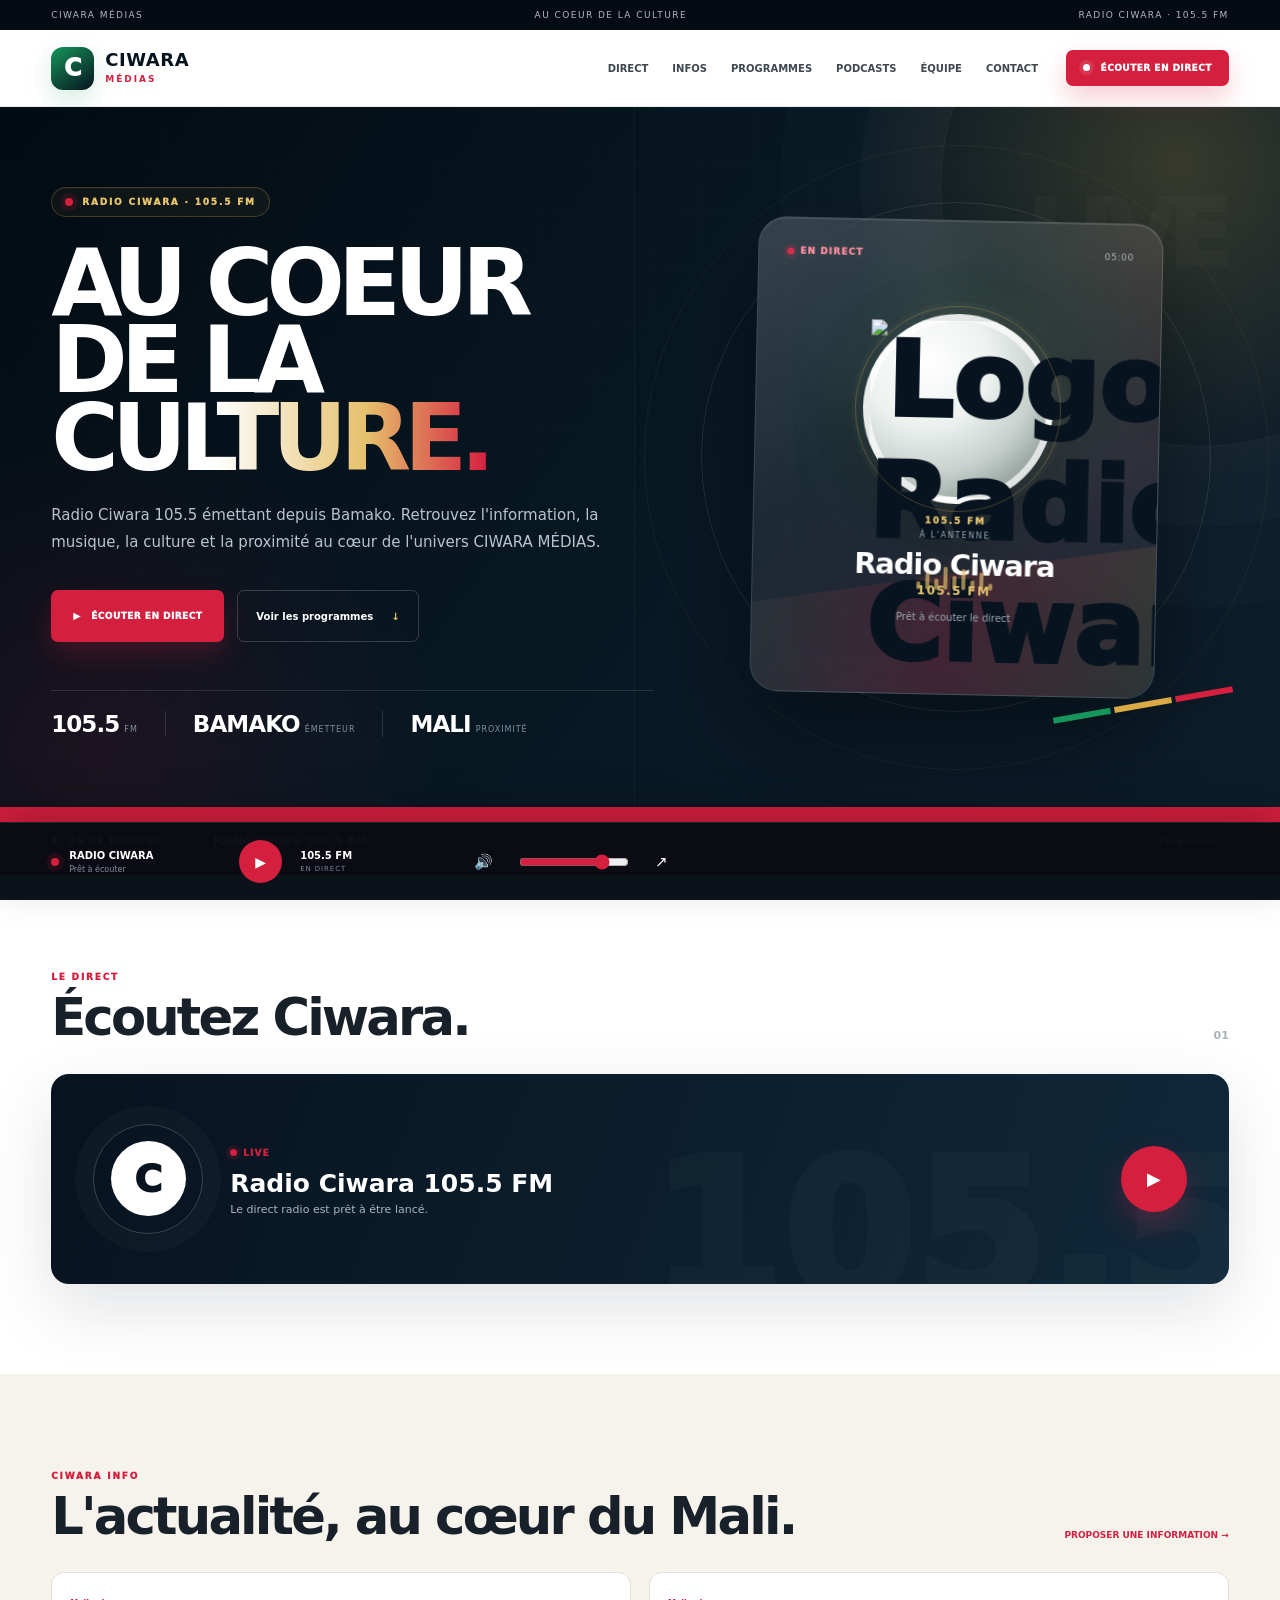
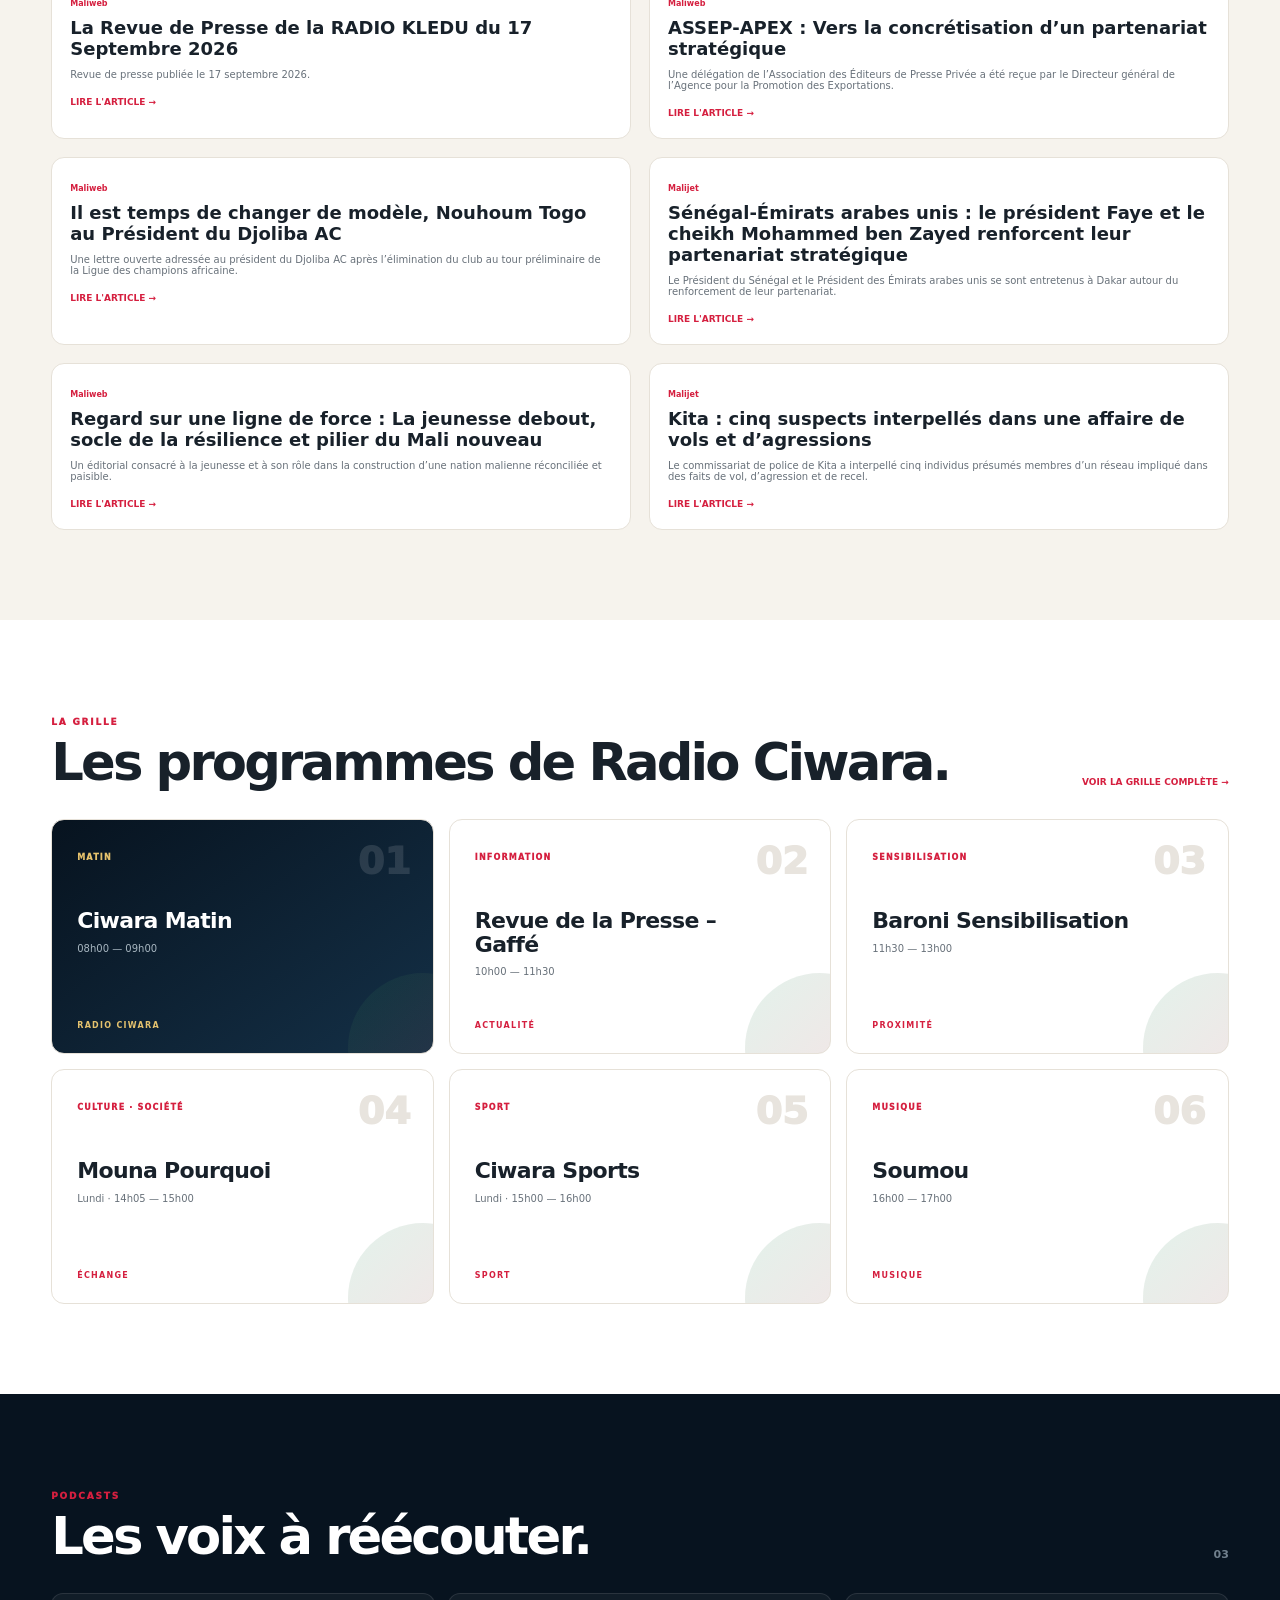
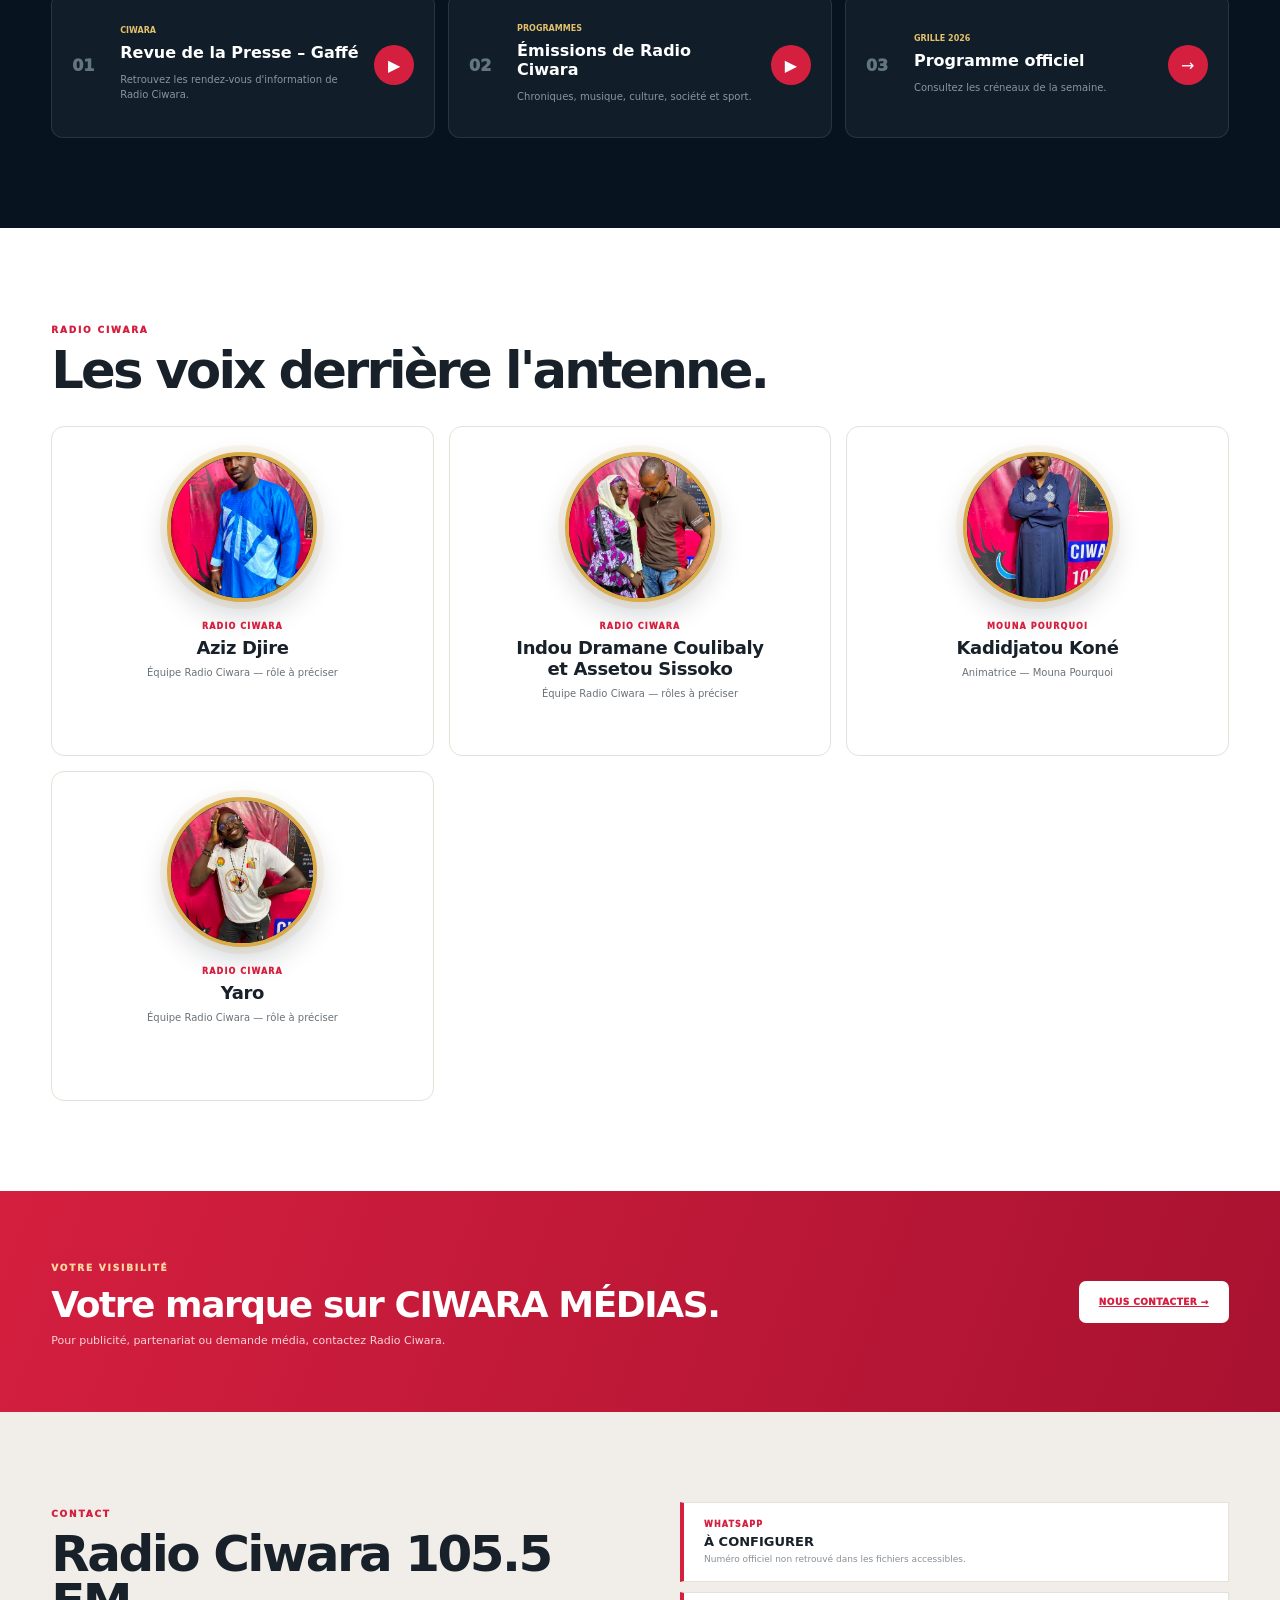
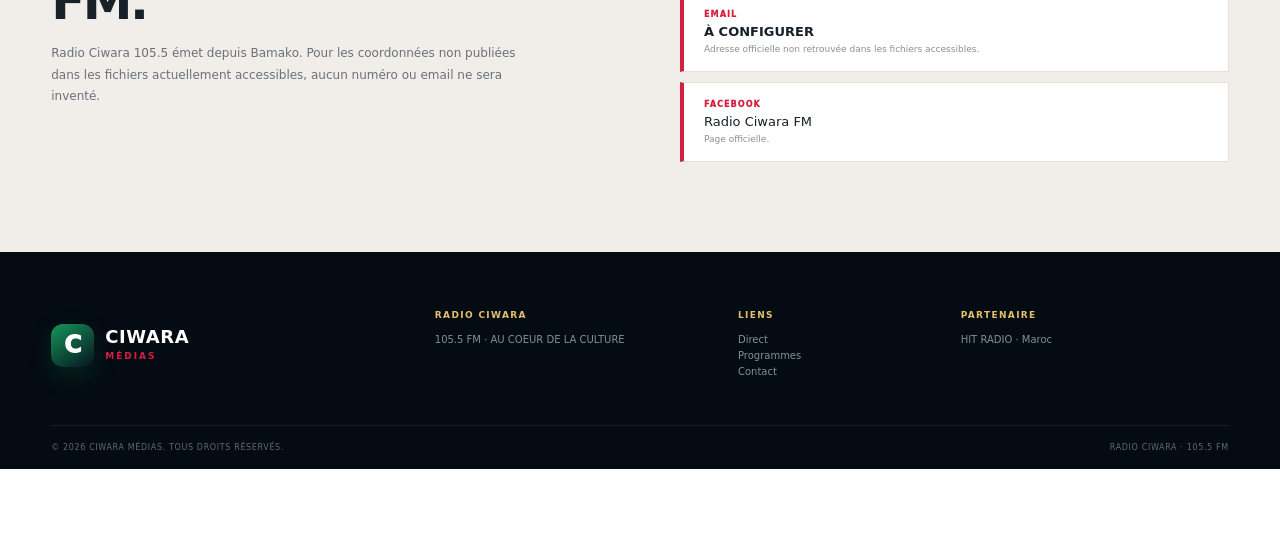
==== commit 5873b5d5: "Afficher les photos réelles de l’équipe dans la section Équipe" ====
--- a/index.html
+++ b/index.html
@@ -16,6 +16,15 @@
 <link rel="stylesheet" href="css/style.css">
 <link rel="stylesheet" href="css/hero-v6.css">
 <title>CIWARA MÉDIAS | Radio Ciwara 105.5 FM</title>
+<style>
+.team-grid .team-photo{width:150px;height:150px;margin:0 auto 20px;border-radius:50%;overflow:hidden;border:4px solid #d9aa45;box-shadow:0 12px 30px rgba(7,19,31,.18),0 0 0 7px rgba(217,170,69,.10);background:#07131f;display:block}
+.team-grid .team-photo img{width:100%;height:100%;display:block;object-fit:cover;object-position:center}
+.team-grid .team-names{font-size:18px;line-height:1.15;margin:7px 0 6px;letter-spacing:-.02em;color:#18212a}
+.team-grid .team-role{font-size:10px;line-height:1.5;color:#68717a;margin:0}
+.team-grid .team-card{min-height:330px;text-align:center}
+.team-grid .team-card>span{display:block}
+@media(max-width:620px){.team-grid .team-photo{width:132px;height:132px}}
+</style>
 </head>
 <body>
 <a class="skip" href="#main">Aller au contenu</a>
@@ -43,7 +52,12 @@
 <article class="program-card"><div class="program-number">06</div><span>MUSIQUE</span><h3>Soumou</h3><p>16h00 — 17h00</p><b>MUSIQUE</b></article>
 </div></div></section>
 <section class="section dark-section" id="podcasts"><div class="container"><div class="section-head light"><div><span class="kicker">PODCASTS</span><h2>Les voix à réécouter.</h2></div><span class="section-index">03</span></div><div class="podcast-grid"><article><span>01</span><div><small>CIWARA</small><h3>Revue de la Presse – Gaffé</h3><p>Retrouvez les rendez-vous d'information de Radio Ciwara.</p></div><button aria-label="Podcast">▶</button></article><article><span>02</span><div><small>PROGRAMMES</small><h3>Émissions de Radio Ciwara</h3><p>Chroniques, musique, culture, société et sport.</p></div><button aria-label="Podcast">▶</button></article><article><span>03</span><div><small>GRILLE 2026</small><h3>Programme officiel</h3><p>Consultez les créneaux de la semaine.</p></div><a href="programme.html" aria-label="Voir la grille">→</a></article></div></div></section>
-<section class="section" id="equipe"><div class="container"><div class="section-head"><div><span class="kicker">RADIO CIWARA</span><h2>Les voix derrière l'antenne.</h2></div></div><div class="team-grid"><article><div class="avatar-placeholder">RC</div><span>RADIO CIWARA</span><h3>Animateurs & journalistes</h3><p>Équipe de la Radio Ciwara 105.5 FM.</p></article><article><div class="avatar-placeholder">CM</div><span>CIWARA MÉDIAS</span><h3>Médias & production</h3><p>Actualités, contenus et production audiovisuelle.</p></article><article><div class="avatar-placeholder">INFO</div><span>CIWARA INFO</span><h3>Information & proximité</h3><p>Une antenne tournée vers le Mali et ses communautés.</p></article></div></div></section>
+<section class="section" id="equipe"><div class="container"><div class="section-head"><div><span class="kicker">RADIO CIWARA</span><h2>Les voix derrière l'antenne.</h2></div></div><div class="team-grid">
+<article class="team-card"><div class="team-photo"><img src="Aziz Djire.jpg" alt="Aziz Djire — Radio Ciwara" loading="lazy"></div><span>RADIO CIWARA</span><h3 class="team-names">Aziz Djire</h3><p class="team-role">Équipe Radio Ciwara — rôle à préciser</p></article>
+<article class="team-card"><div class="team-photo"><img src="INDOU DRAMANE cOULIBALY ET ASSETOU SISSOKO.jpg" alt="Indou Dramane Coulibaly et Assetou Sissoko — Radio Ciwara" loading="lazy"></div><span>RADIO CIWARA</span><h3 class="team-names">Indou Dramane Coulibaly<br>et Assetou Sissoko</h3><p class="team-role">Équipe Radio Ciwara — rôles à préciser</p></article>
+<article class="team-card"><div class="team-photo"><img src="Kadidjatou KOné.jpg" alt="Kadidjatou Koné — Mouna Pourquoi" loading="lazy"></div><span>MOUNA POURQUOI</span><h3 class="team-names">Kadidjatou Koné</h3><p class="team-role">Animatrice — Mouna Pourquoi</p></article>
+<article class="team-card"><div class="team-photo"><img src="YARO.jpg" alt="Yaro — Radio Ciwara" loading="lazy"></div><span>RADIO CIWARA</span><h3 class="team-names">Yaro</h3><p class="team-role">Équipe Radio Ciwara — rôle à préciser</p></article>
+</div></div></section>
 <section class="cta-section"><div class="container cta-inner"><div><span class="kicker">VOTRE VISIBILITÉ</span><h2>Votre marque sur CIWARA MÉDIAS.</h2><p>Pour publicité, partenariat ou demande média, contactez Radio Ciwara.</p></div><a href="#contact" class="btn-primary">NOUS CONTACTER →</a></div></section>
 <section class="section contact-section" id="contact"><div class="container contact-grid"><div><span class="kicker">CONTACT</span><h2>Radio Ciwara 105.5 FM.</h2><p>Radio Ciwara 105.5 émet depuis Bamako. Pour les coordonnées non publiées dans les fichiers actuellement accessibles, aucun numéro ou email ne sera inventé.</p></div><div class="contact-cards"><div><span>WHATSAPP</span><b>À CONFIGURER</b><small>Numéro officiel non retrouvé dans les fichiers accessibles.</small></div><div><span>EMAIL</span><b>À CONFIGURER</b><small>Adresse officielle non retrouvée dans les fichiers accessibles.</small></div><div><span>FACEBOOK</span><a href="https://www.facebook.com/radiociwarafm/" target="_blank" rel="noopener">Radio Ciwara FM</a><small>Page officielle.</small></div></div></div></section>
 </main>
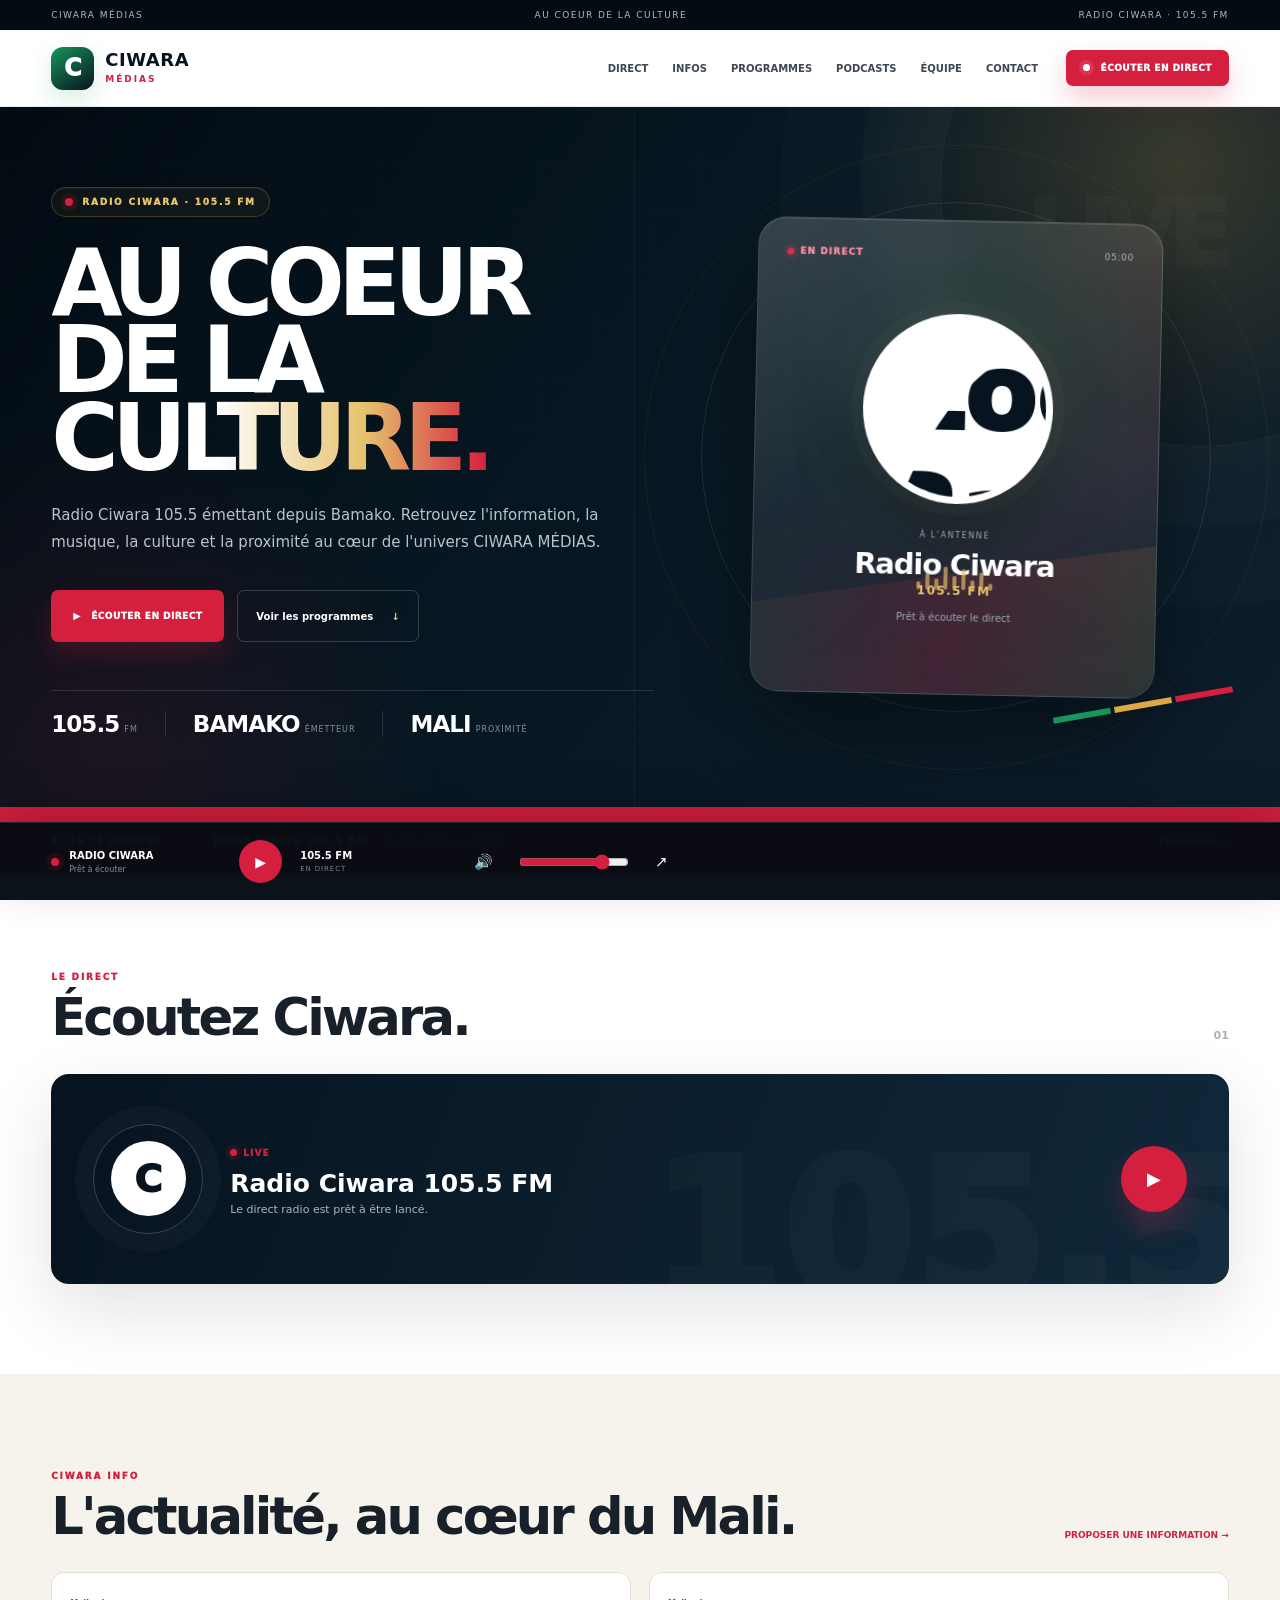
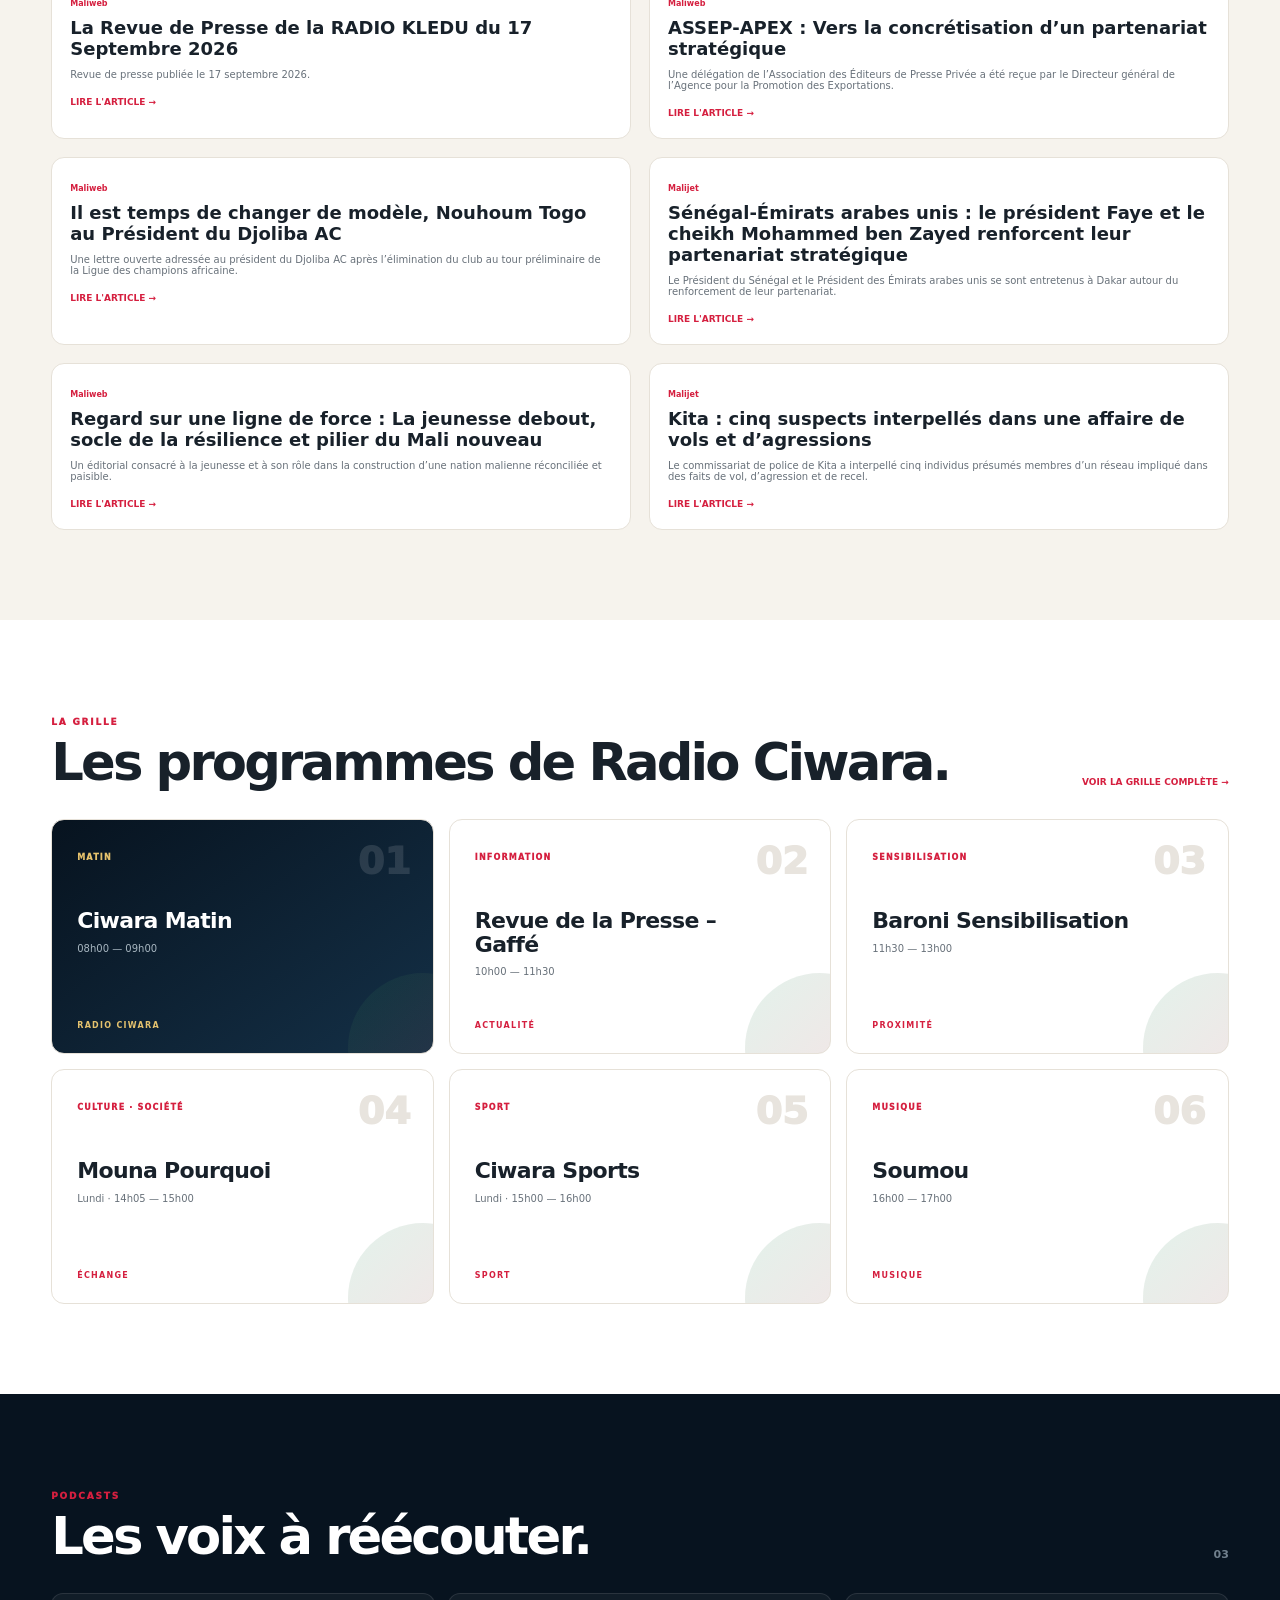
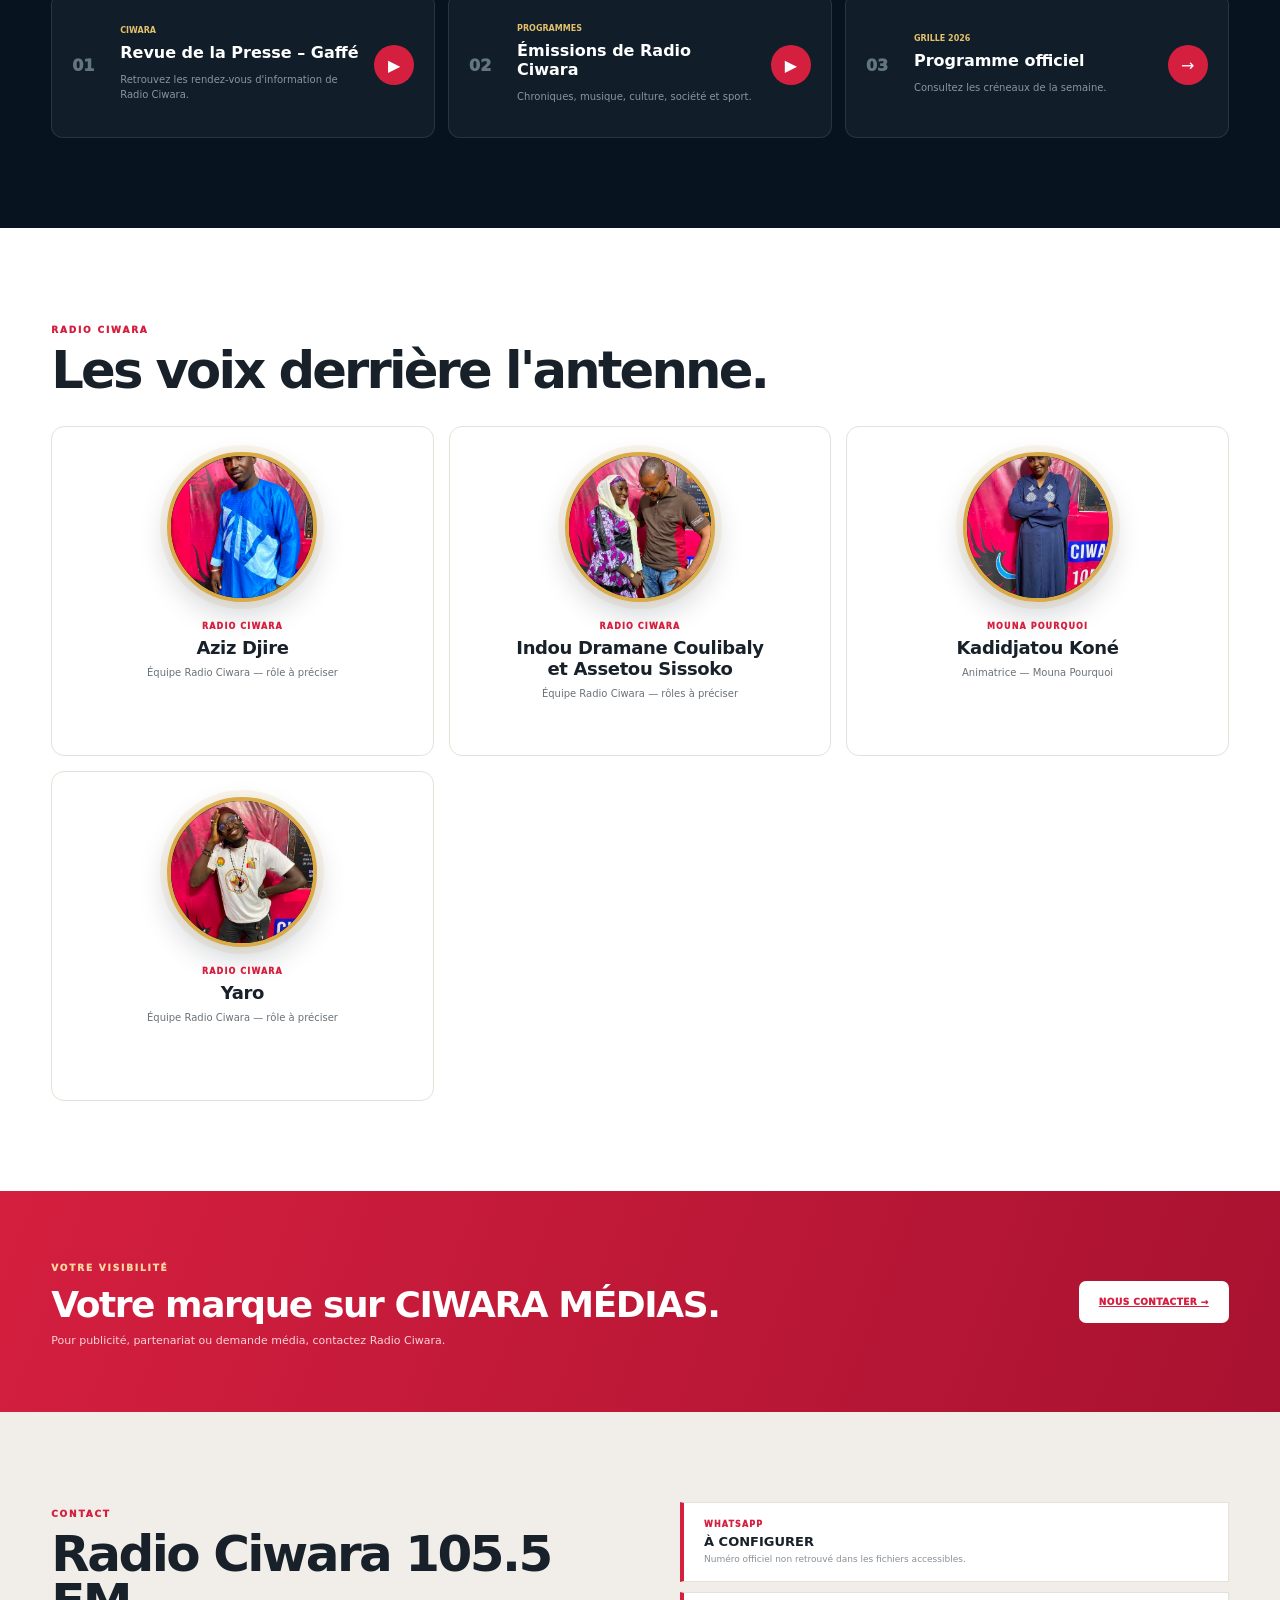
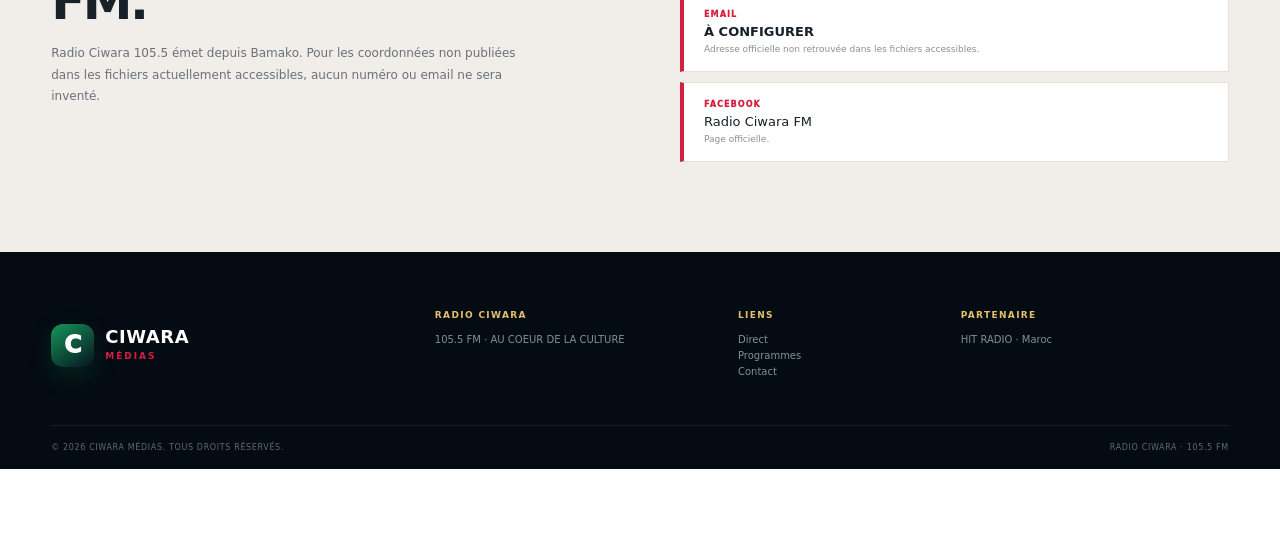
==== commit 6119c48c: "Mettre en avant la nouvelle parution Ciwara Infos N°516" ====
--- a/index.html
+++ b/index.html
@@ -42,7 +42,7 @@
 </div></section>
 <section class="now-bar"><div class="container now-inner"><span class="now-label"><i></i> EN CE MOMENT</span><div><b id="onAirTitle">Radio Ciwara 105.5 FM</b><span id="onAirTime">AU COEUR DE LA CULTURE</span></div><a href="#programmes">Programme →</a></div></section>
 <section class="section" id="direct"><div class="container"><div class="section-head"><div><span class="kicker">LE DIRECT</span><h2>Écoutez Ciwara.</h2></div><span class="section-index">01</span></div><div class="player-feature"><div class="player-main"><div class="player-ring"><div class="mini-logo">C</div></div><div><span class="live-pill dark"><i></i> LIVE</span><h3>Radio Ciwara 105.5 FM</h3><p id="playerMessage">Le direct radio est prêt à être lancé.</p></div></div><button class="circle-play" data-play aria-label="Lire la radio"><span id="mainPlay">▶</span></button></div></div></section>
-<section class="section section-soft" id="infos"><div class="container"><div class="section-head"><div><span class="kicker">CIWARA INFO</span><h2>L'actualité, au cœur du Mali.</h2></div><a class="text-link" href="#contact">Proposer une information →</a></div><div class="news-layout" id="newsGrid"><div class="news-empty"><span>CIWARA INFO</span><h3>Actualités</h3><p>Chargement des actualités de la rédaction.</p></div></div></div></section>
+<section class="section section-soft" id="infos"><div class="container"><div class="section-head"><div><span class="kicker">CIWARA INFO</span><h2>L'actualité, au cœur du Mali.</h2></div><a class="text-link" href="#contact">Proposer une information →</a></div><div class="news-layout" id="newsGrid"><article class="news-card"><div><small>CIWARA INFOS · 02 OCTOBRE 2026</small><h3>Parution N°516</h3><p>Découvrez la nouvelle édition de Ciwara Infos, 8 pages d’actualité, société, nation, actualités et sports.</p><a class="text-link" href="journal.html">Lire l’édition →</a></div></article></div></div></section>
 <section class="section" id="programmes"><div class="container"><div class="section-head"><div><span class="kicker">LA GRILLE</span><h2>Les programmes de Radio Ciwara.</h2></div><a class="text-link" href="programme.html">Voir la grille complète →</a></div><div class="program-grid">
 <article class="program-card featured"><div class="program-number">01</div><span>MATIN</span><h3>Ciwara Matin</h3><p>08h00 — 09h00</p><b>RADIO CIWARA</b></article>
 <article class="program-card"><div class="program-number">02</div><span>INFORMATION</span><h3>Revue de la Presse – Gaffé</h3><p>10h00 — 11h30</p><b>ACTUALITÉ</b></article>
--- a/css/hero-v6.css
+++ b/css/hero-v6.css
@@ -15,11 +15,12 @@
 .stage-card:hover{transform:rotate(0) translateY(-5px);box-shadow:0 55px 115px rgba(0,0,0,.5),inset 0 1px rgba(255,255,255,.15)}
 .stage-card:before{content:"";position:absolute;inset:0;border-radius:inherit;background:linear-gradient(135deg,rgba(255,255,255,.08),transparent 35%,rgba(213,31,63,.08) 70%,rgba(22,150,91,.08));pointer-events:none}
 .stage-top{font-size:9px;letter-spacing:.08em}.stage-top #clock{font-variant-numeric:tabular-nums}
-.station-logo{width:190px;height:190px;margin:55px auto 27px;font-size:104px;border-width:7px;background:radial-gradient(circle at 32% 24%,#fff 0,#edf2ef 35%,#c7d0cc 62%,#667570 100%);box-shadow:0 0 0 12px rgba(255,255,255,.025),0 25px 65px rgba(0,0,0,.38),0 0 65px rgba(217,170,69,.09)}
+.station-logo{width:190px;height:190px;margin:55px auto 27px;font-size:104px;border-width:7px;background:#fff;box-shadow:0 0 0 12px rgba(255,255,255,.025),0 25px 65px rgba(0,0,0,.38),0 0 65px rgba(217,170,69,.09);overflow:hidden}
+.station-logo img{width:100%;height:100%;display:block;object-fit:contain;object-position:center;padding:12px;border-radius:50%;background:#fff}
 .station-logo:before{content:"";position:absolute;inset:-15px;border:1px solid rgba(217,170,69,.3);border-radius:50%;animation:heroSpin 18s linear infinite}.station-logo:after{content:"105.5 FM";position:absolute;bottom:-29px;font-size:9px;letter-spacing:.2em;color:#e4c26e;font-weight:950}
 @keyframes heroSpin{to{transform:rotate(360deg)}}
 .stage-card h2{font-size:29px;letter-spacing:-.04em}.stage-card>strong{font-size:12px}.stage-status{font-size:10px}.equalizer{bottom:104px;height:34px;gap:5px}.equalizer i{width:4px;background:#e6c16c;box-shadow:0 0 10px rgba(230,193,108,.18)}
 .stage-orbit{border-color:rgba(255,255,255,.1);filter:drop-shadow(0 0 20px rgba(22,150,91,.04))}.orbit-a{width:510px;height:510px}.orbit-b{width:625px;height:625px;border-color:rgba(217,170,69,.08)}
 .malian-stripe{right:-5px;bottom:39px;gap:4px}.malian-stripe i{width:58px;height:6px;box-shadow:0 3px 12px rgba(0,0,0,.25)}
 @media(max-width:900px){.hero{min-height:auto}.hero-grid{min-height:auto;grid-template-columns:1fr;gap:0;padding-top:70px}.hero-copy{padding-bottom:10px}.hero-stage{height:560px;margin-top:10px}.hero-stage:before{right:7%;top:2%}.stage-card{transform:none}.hero-facts{margin-bottom:10px}}
-@media(max-width:620px){.hero{min-height:auto}.hero-grid{padding-top:48px;padding-bottom:38px}.hero h1{font-size:58px;line-height:.88;margin-top:22px}.hero-copy>p{font-size:13px}.hero-actions{margin-top:26px}.hero-facts{margin-top:36px}.hero-facts div{padding:0 14px}.hero-facts b{font-size:18px}.hero-stage{height:450px;margin-top:4px}.stage-card{width:94%;min-height:385px;padding:22px}.station-logo{width:145px;height:145px;font-size:80px;margin:40px auto 25px}.station-logo:after{bottom:-25px;font-size:8px}.stage-card h2{font-size:23px}.orbit-a{width:390px;height:390px}.orbit-b{width:450px;height:450px}.hero-stage:before{font-size:64px}.malian-stripe{bottom:18px;right:-2px}.malian-stripe i{width:38px;height:4px}}
+@media(max-width:620px){.hero{min-height:auto}.hero-grid{padding-top:48px;padding-bottom:38px}.hero h1{font-size:58px;line-height:.88;margin-top:22px}.hero-copy>p{font-size:13px}.hero-actions{margin-top:26px}.hero-facts{margin-top:36px}.hero-facts div{padding:0 14px}.hero-facts b{font-size:18px}.hero-stage{height:450px;margin-top:4px}.stage-card{width:94%;min-height:385px;padding:22px}.station-logo{width:145px;height:145px;font-size:80px;margin:40px auto 25px}.station-logo img{padding:9px}.station-logo:after{bottom:-25px;font-size:8px}.stage-card h2{font-size:23px}.orbit-a{width:390px;height:390px}.orbit-b{width:450px;height:450px}.hero-stage:before{font-size:64px}.malian-stripe{bottom:18px;right:-2px}.malian-stripe i{width:38px;height:4px}}
